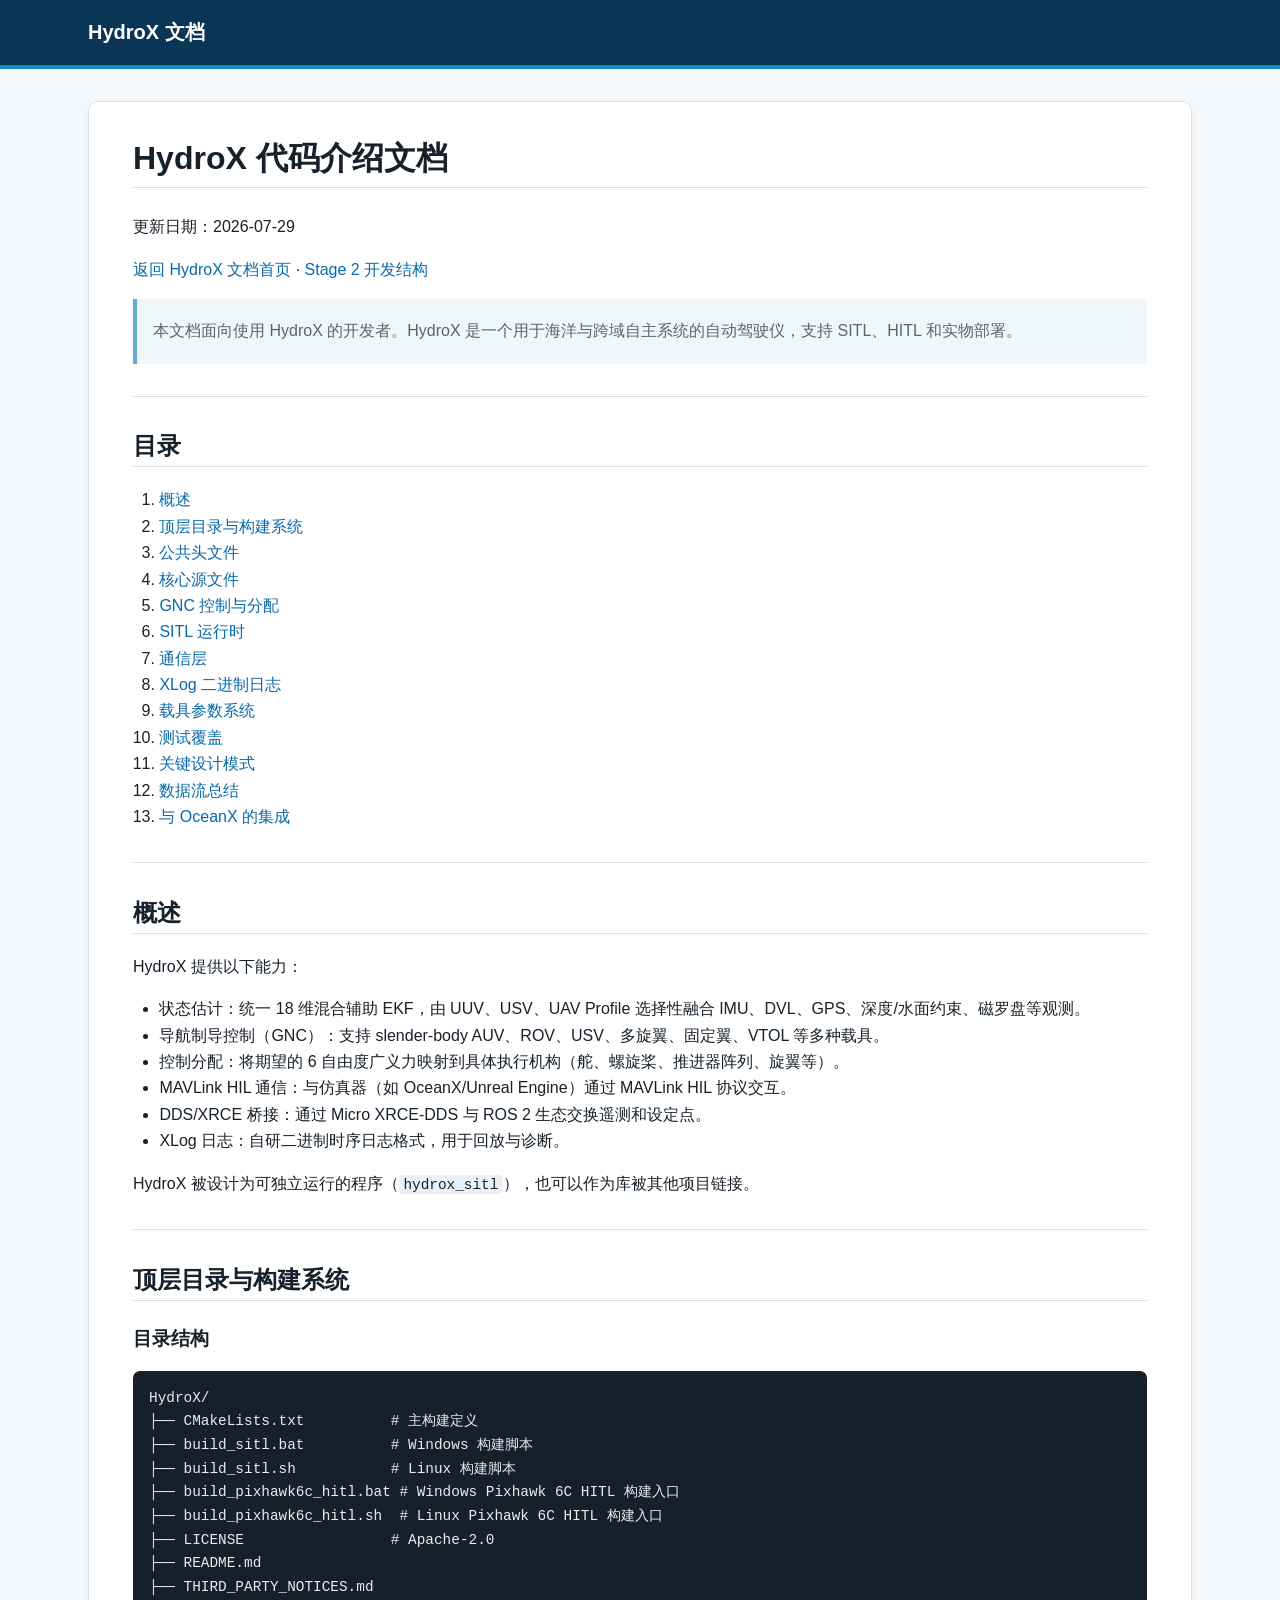
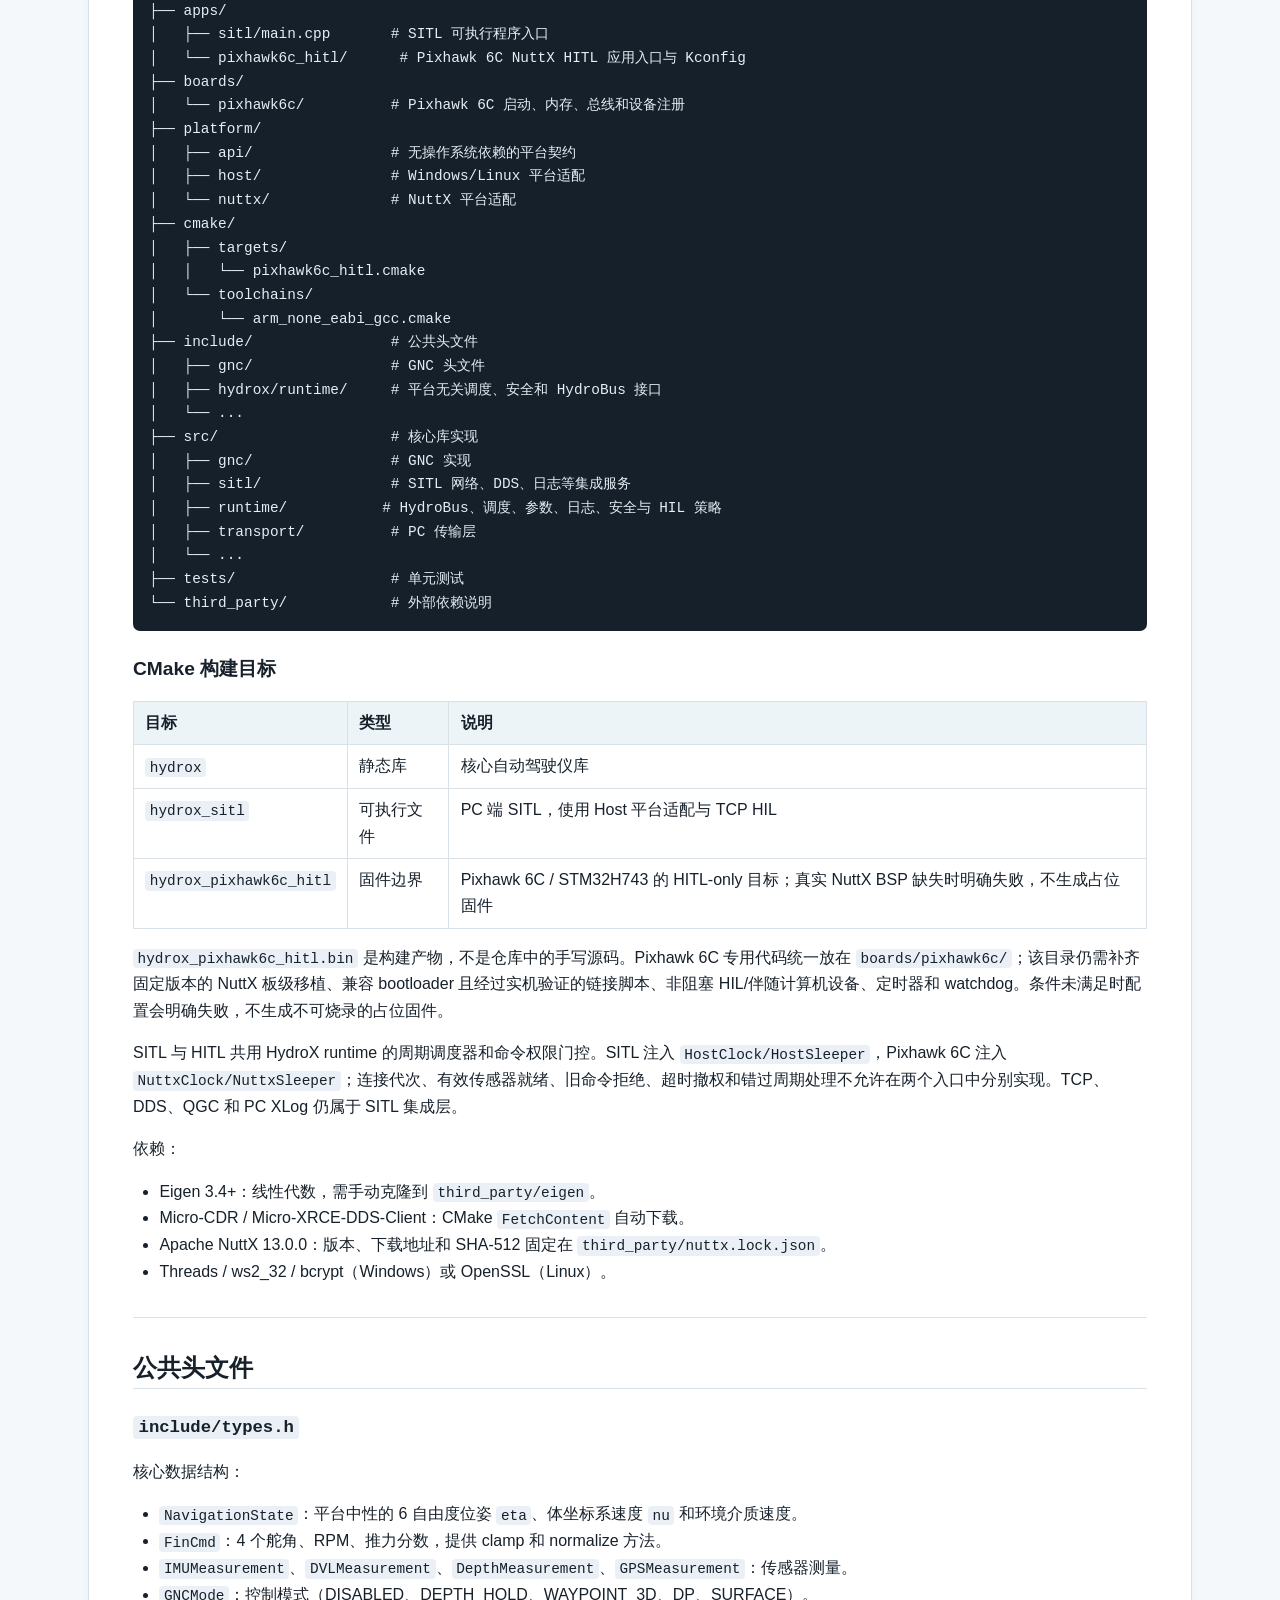
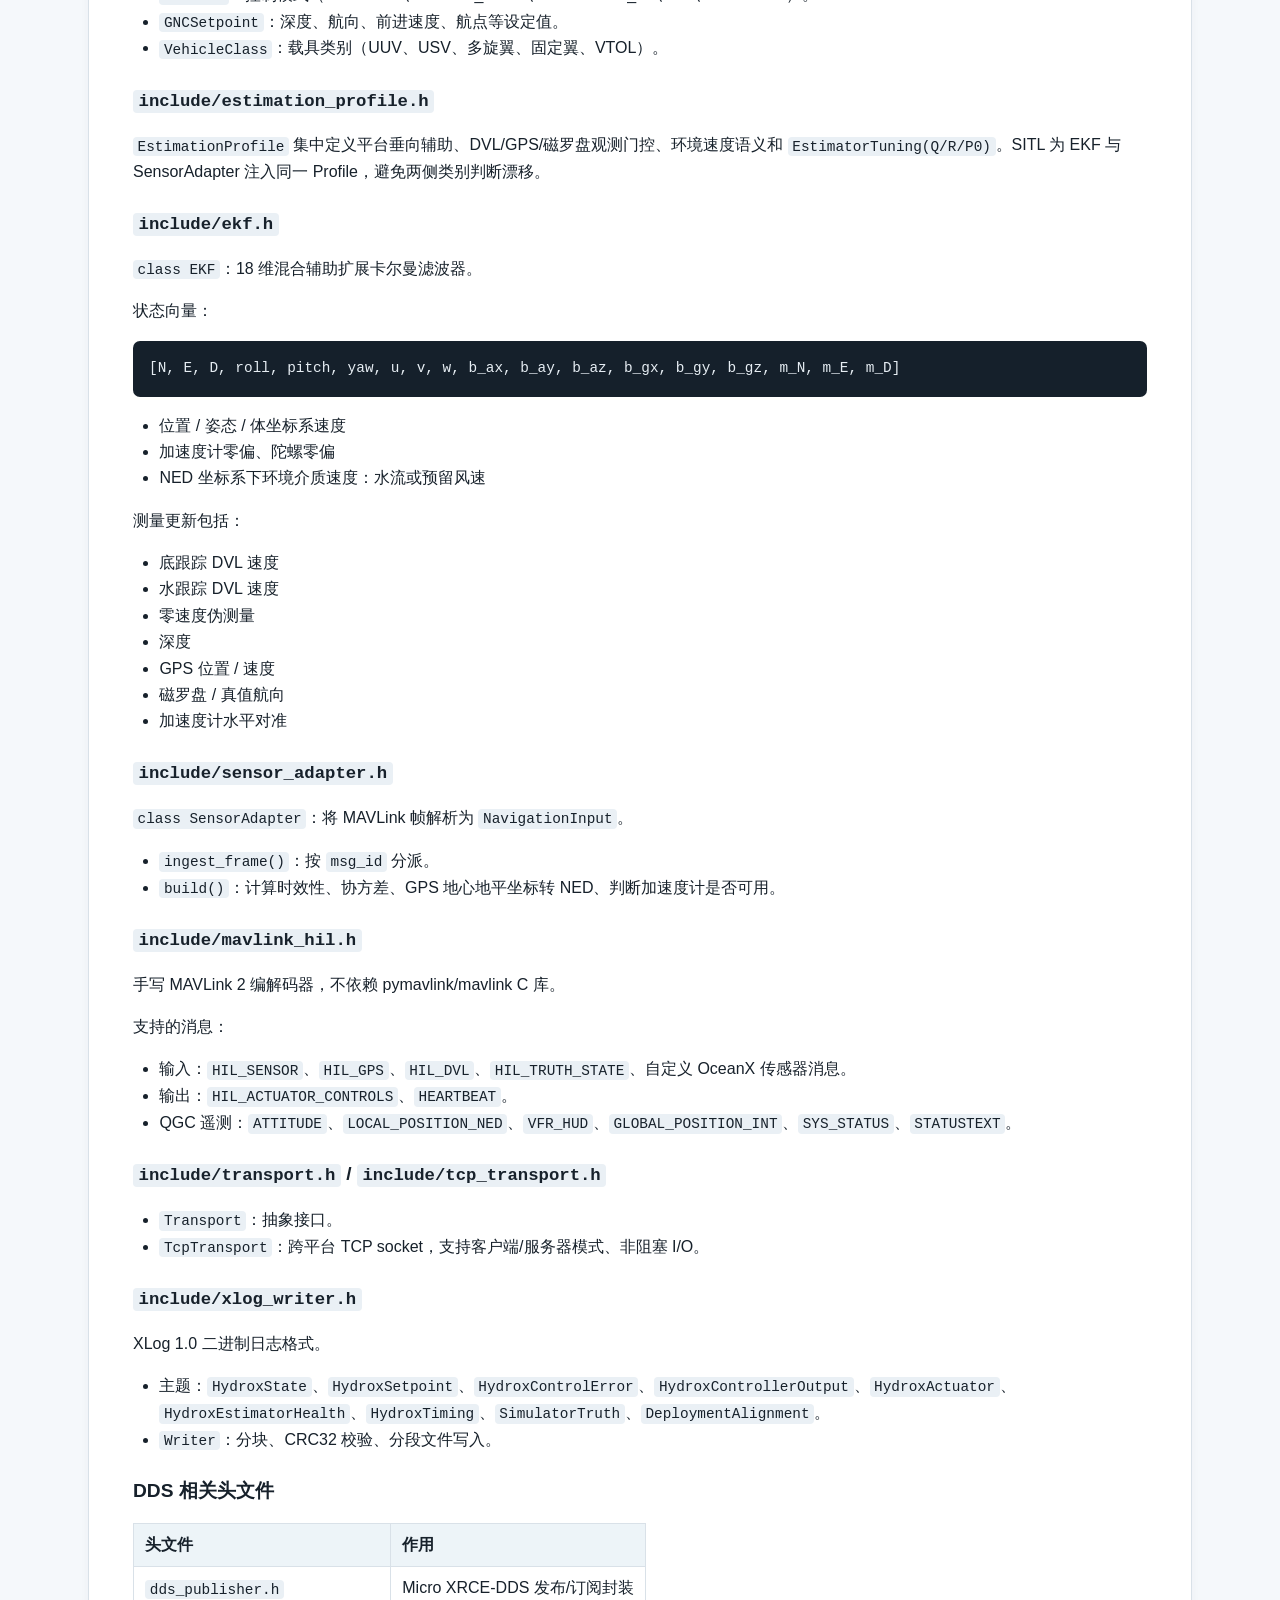
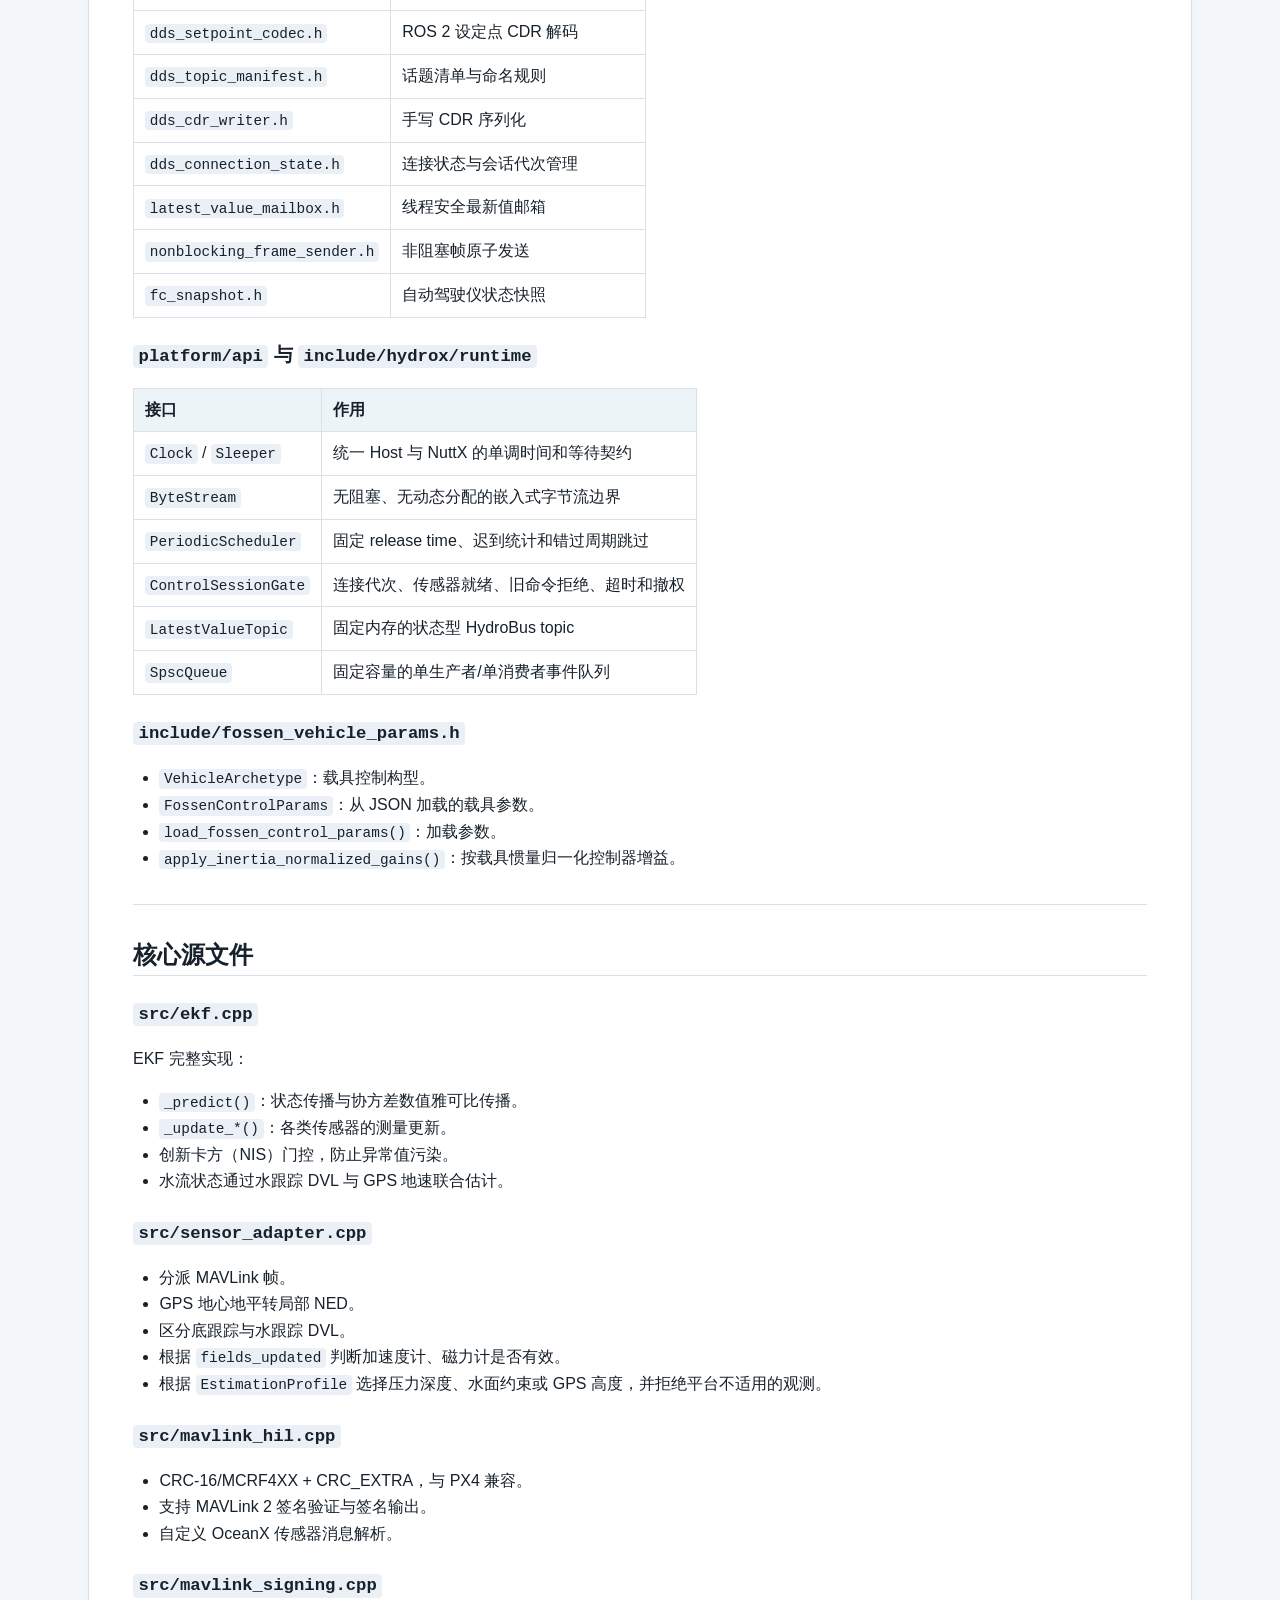
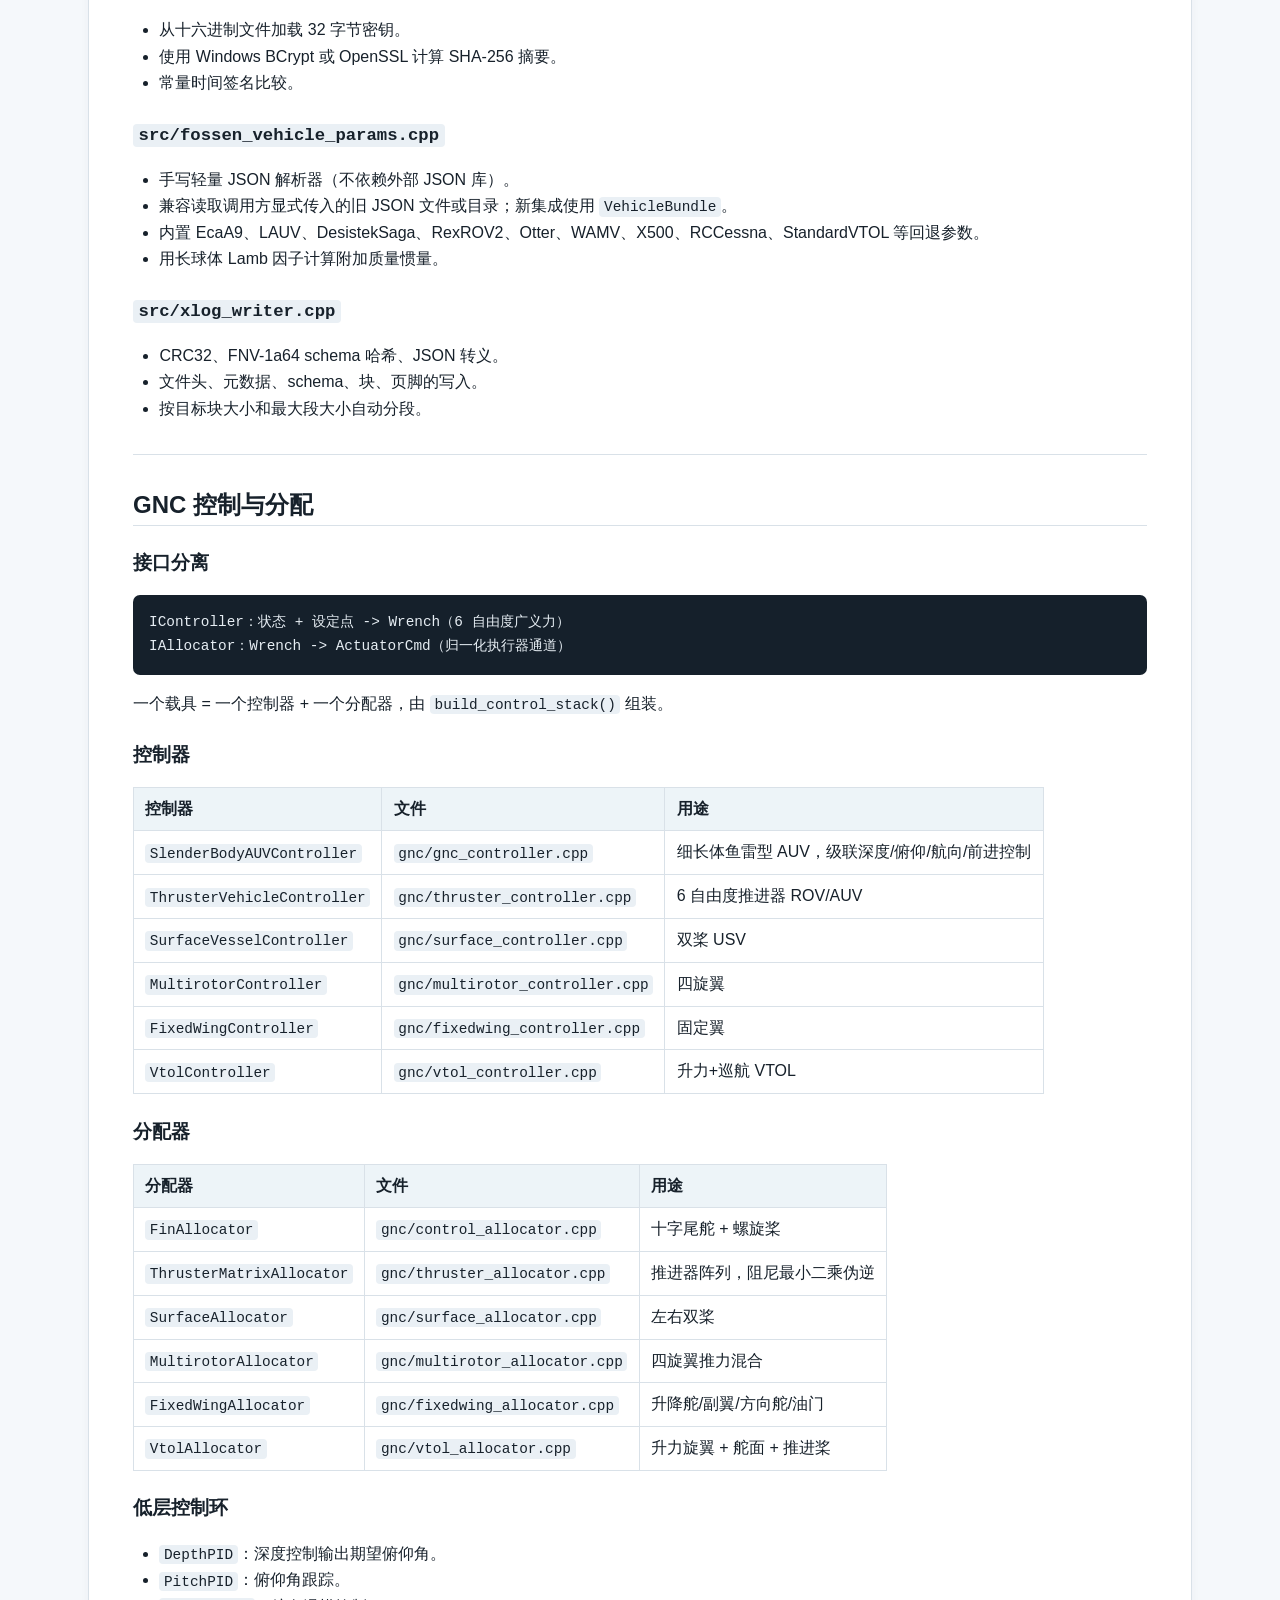
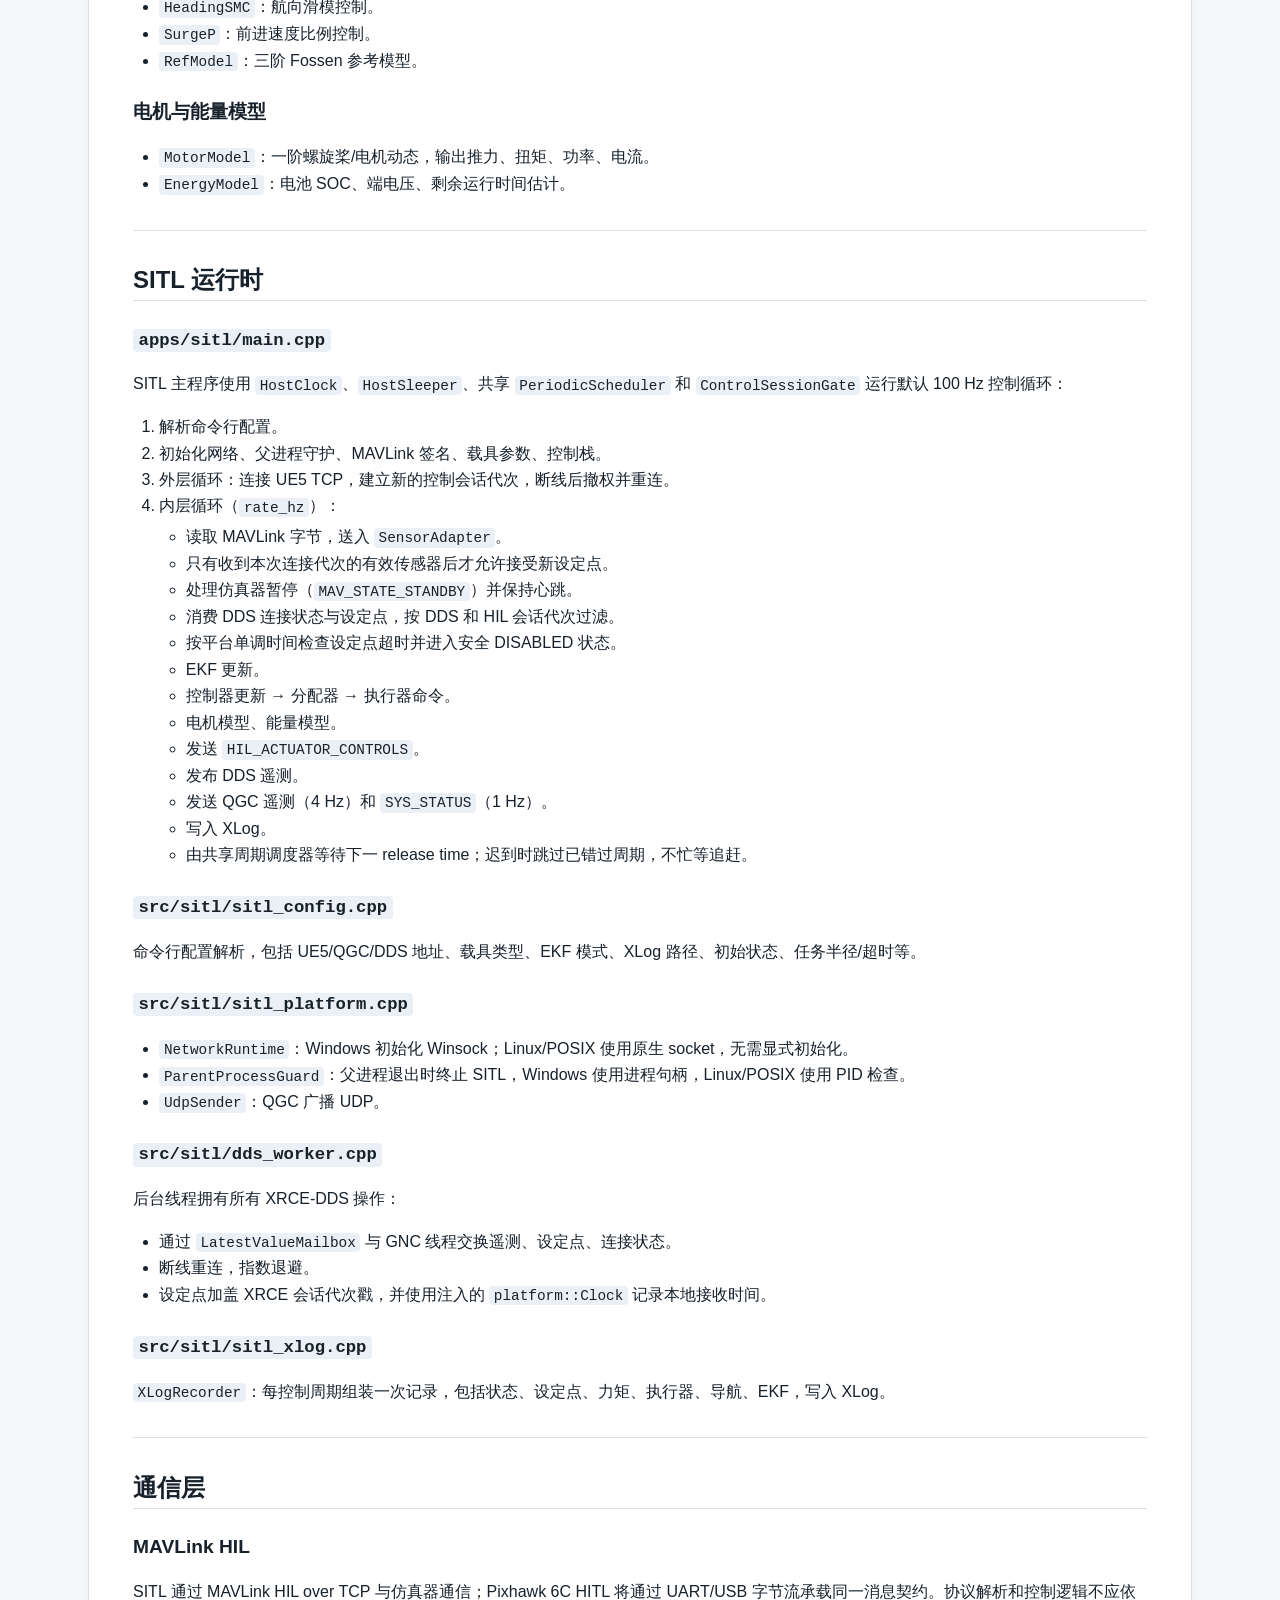
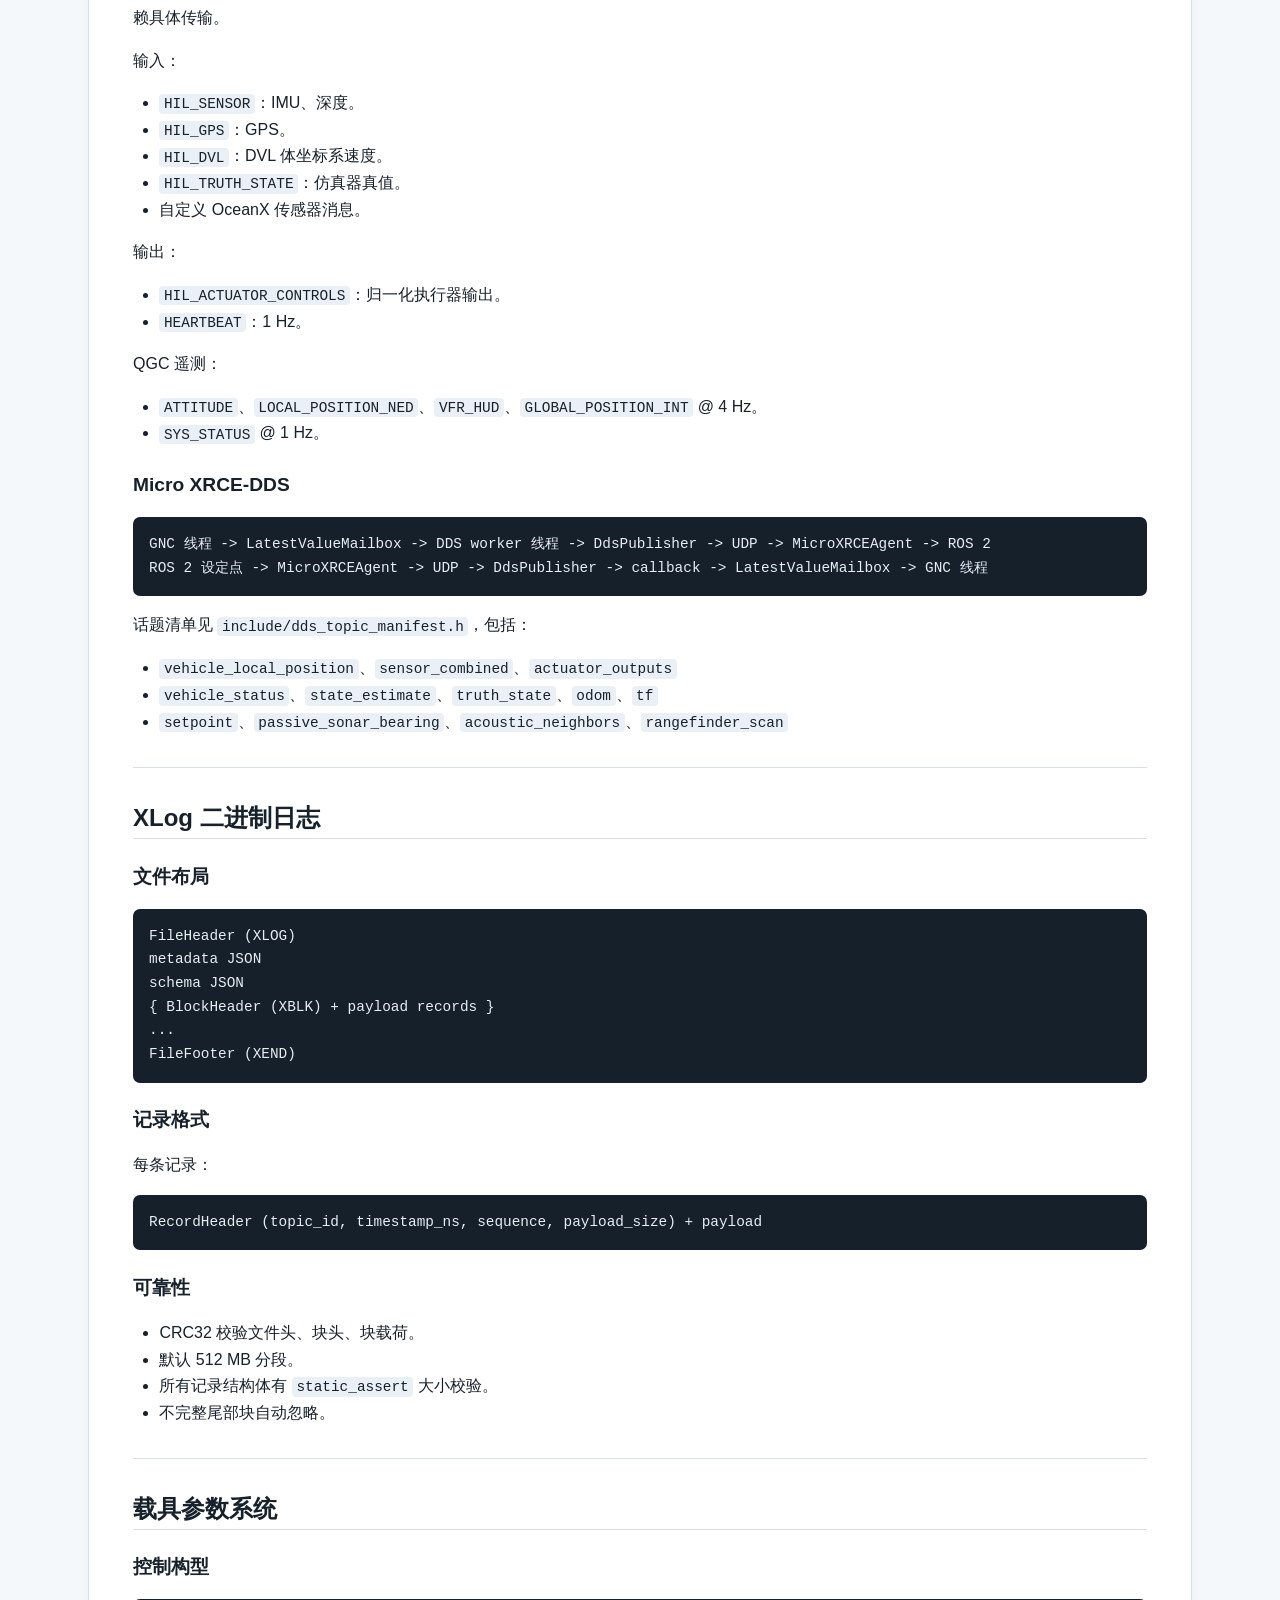
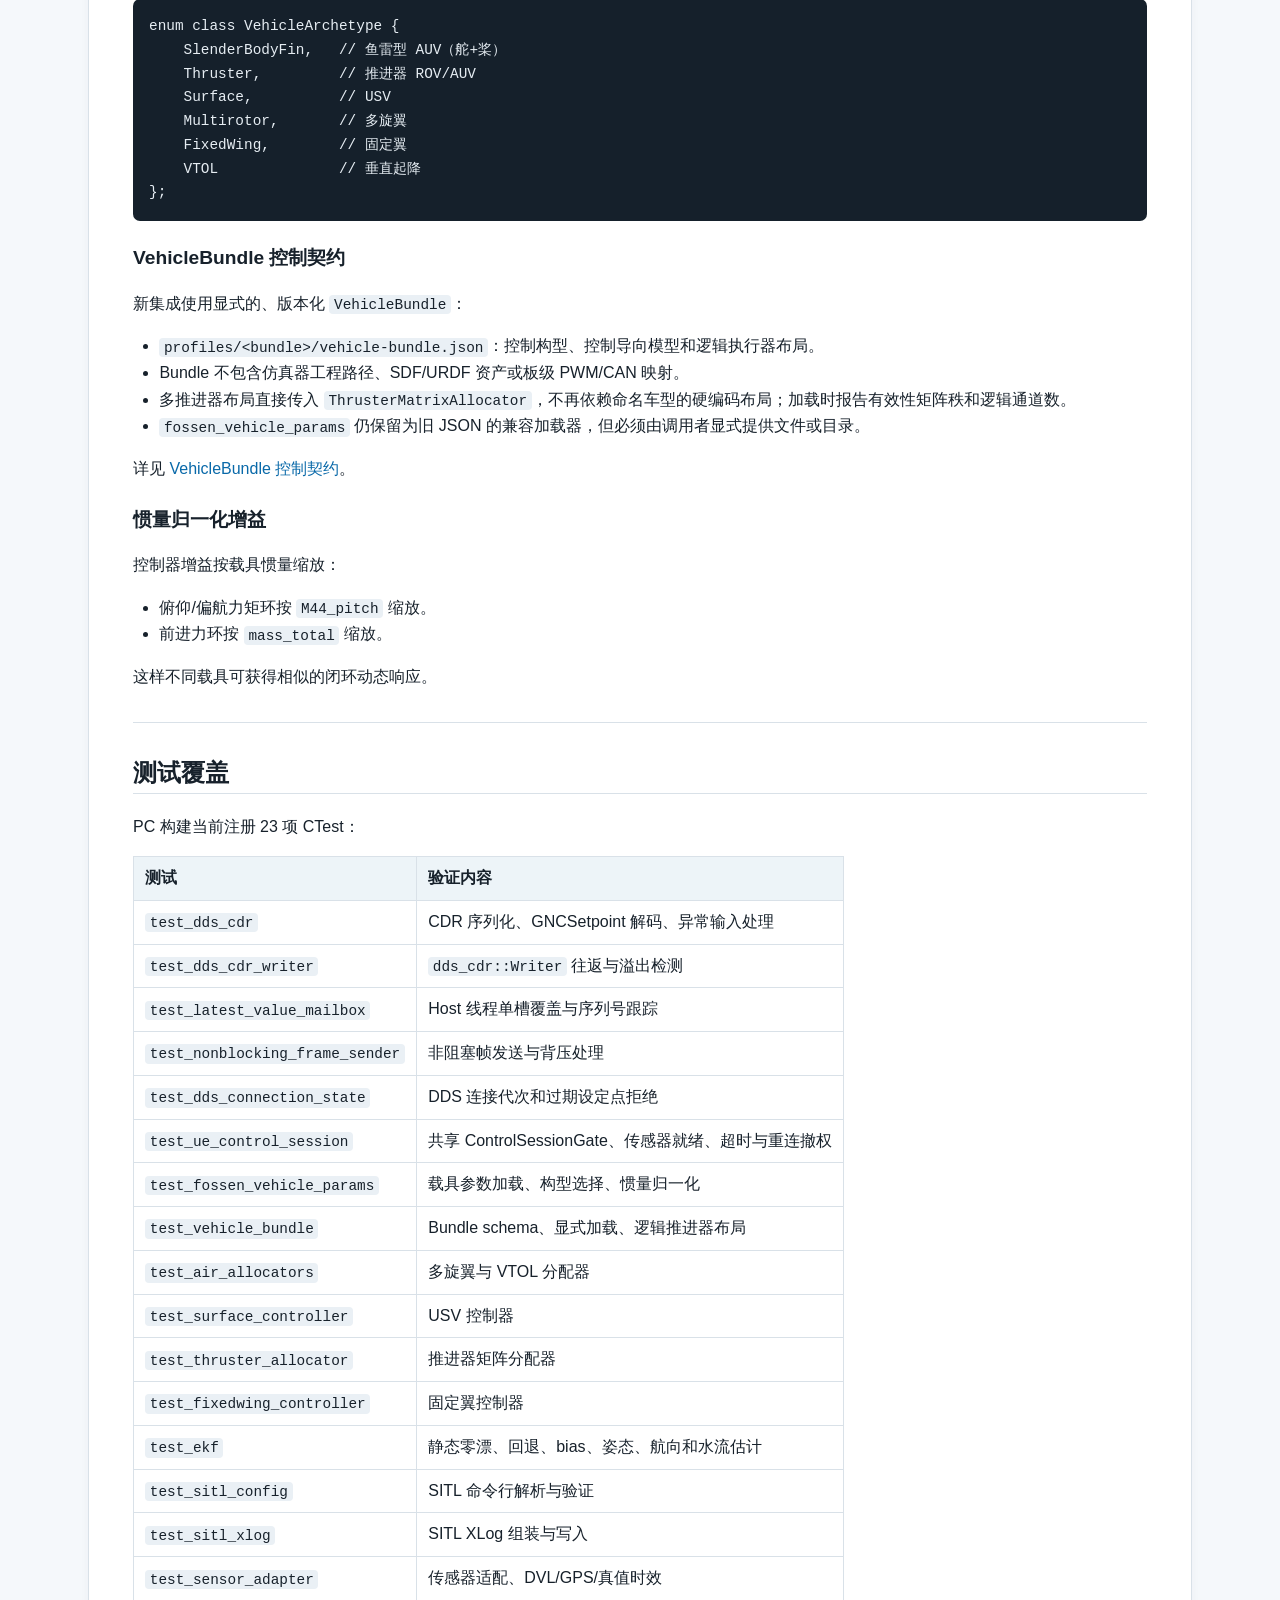
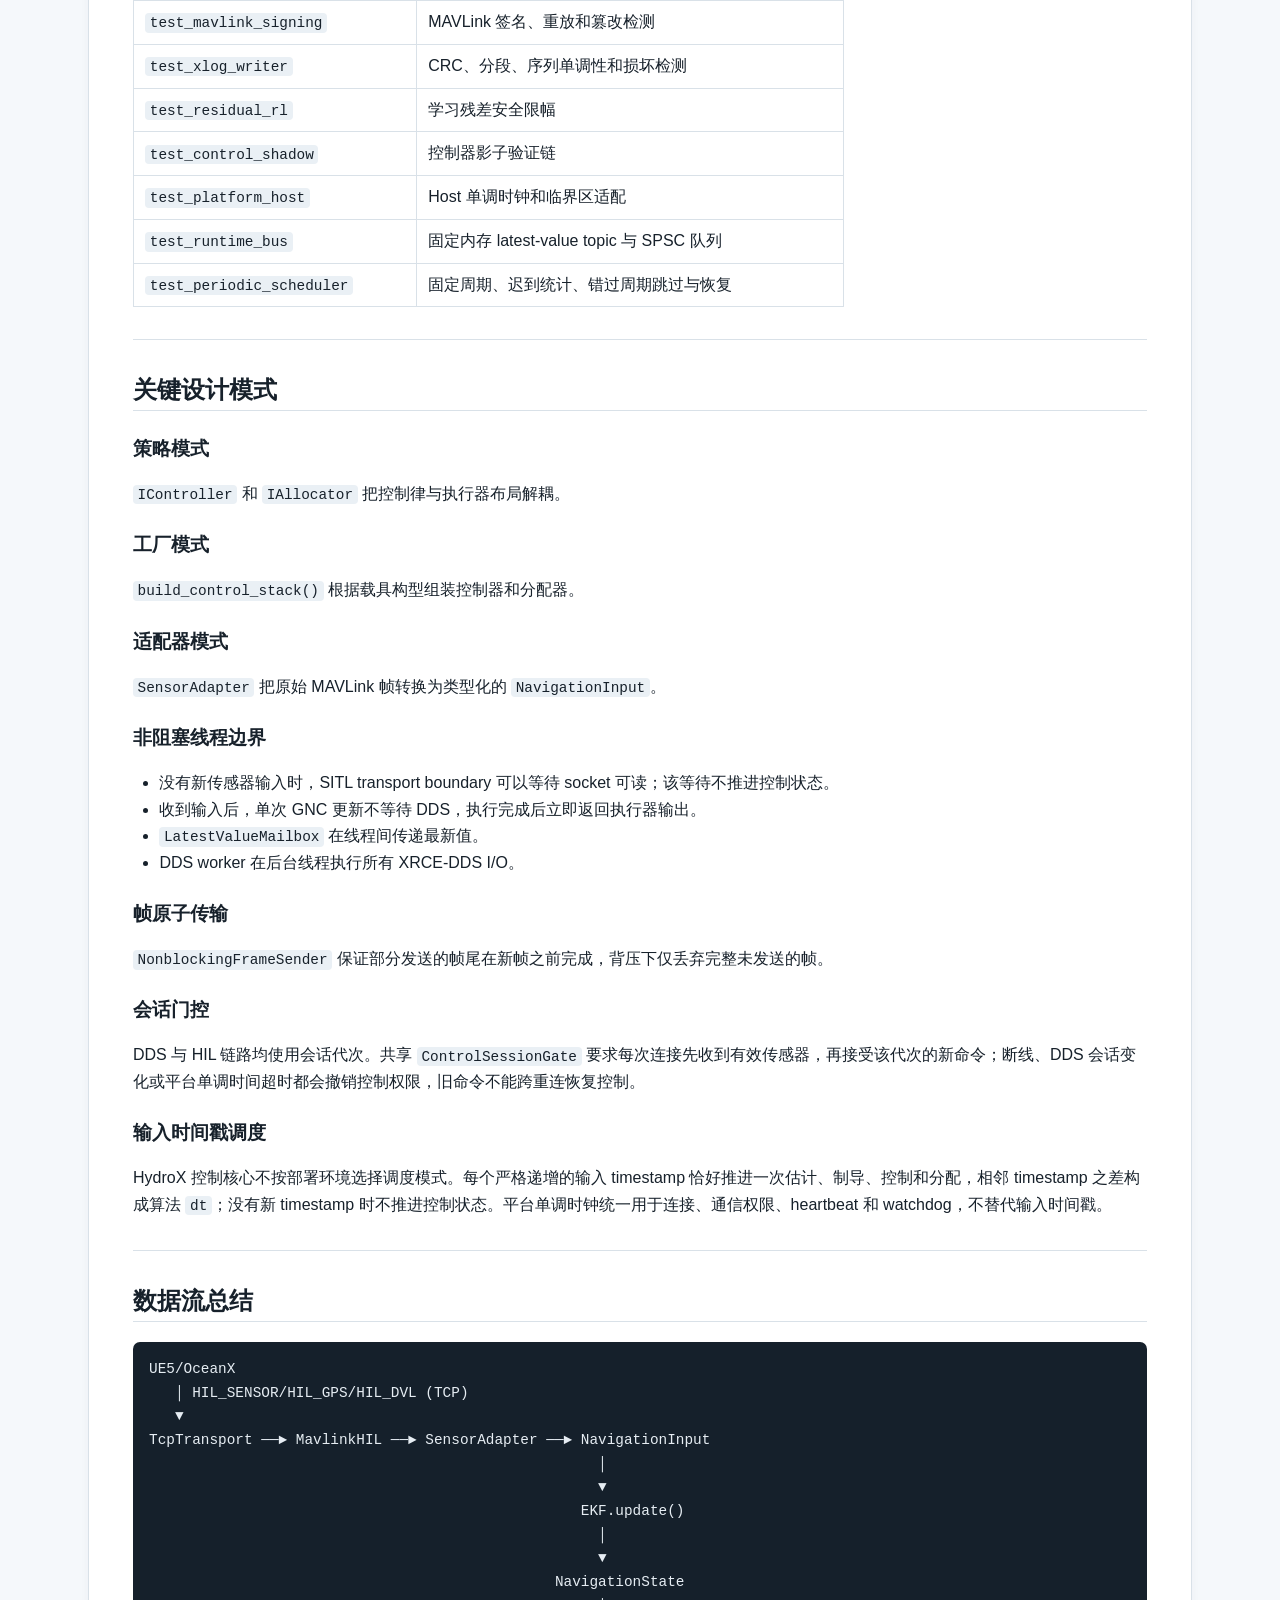
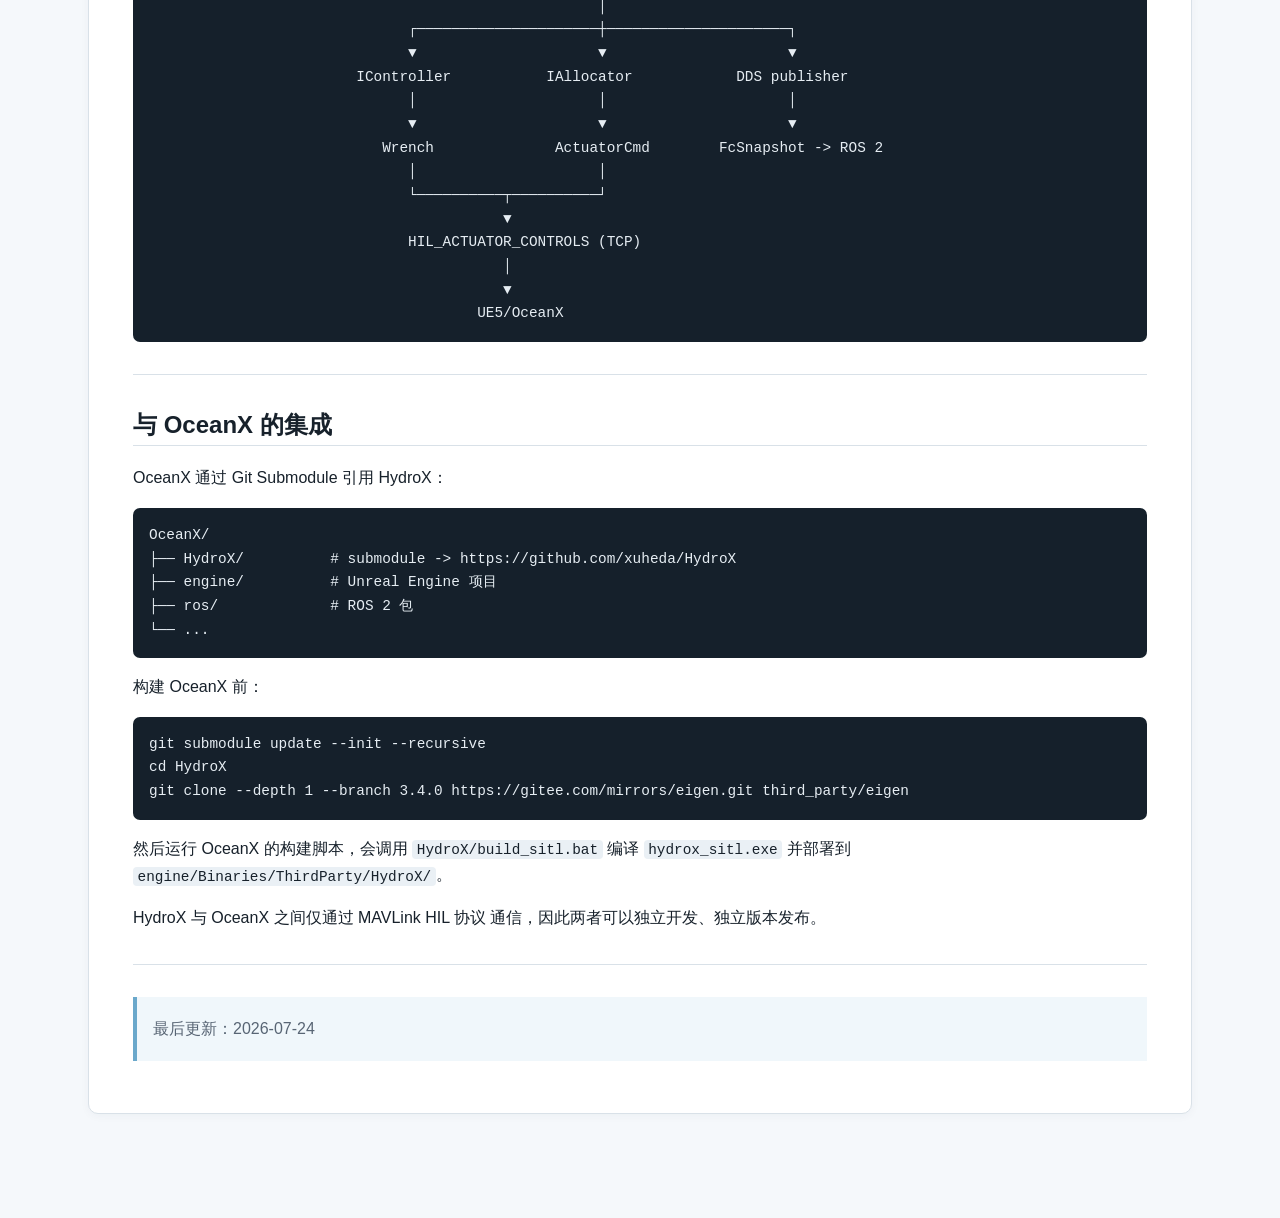
==== docs/codebase_overview.html @ 782c6edd "feat: expand HydroX runtime and platform support" ====
<!doctype html>
<html lang="zh-CN">
<head>
  <meta charset="utf-8">
  <meta name="viewport" content="width=device-width, initial-scale=1">
  <title>HydroX 代码介绍文档 · HydroX 文档</title>
  <link rel="stylesheet" href="assets/style.css">
</head>
<body>
  <header class="site-header"><div class="site-header__inner"><a class="site-title" href="index.html">HydroX 文档</a></div></header>
  <main><article><h1 id="hydrox-代码介绍文档">HydroX 代码介绍文档</h1>
<p>更新日期：2026-07-29</p>
<p><a href="index.html">返回 HydroX 文档首页</a> · <a href="development_structure.html">Stage 2 开发结构</a></p>
<blockquote><p>本文档面向使用 HydroX 的开发者。HydroX 是一个用于海洋与跨域自主系统的自动驾驶仪，支持 SITL、HITL 和实物部署。</p></blockquote>
<hr>
<h2 id="目录">目录</h2>
<ol><li><a href="#概述">概述</a></li><li><a href="#顶层目录与构建系统">顶层目录与构建系统</a></li><li><a href="#公共头文件">公共头文件</a></li><li><a href="#核心源文件">核心源文件</a></li><li><a href="#gnc-控制与分配">GNC 控制与分配</a></li><li><a href="#sitl-运行时">SITL 运行时</a></li><li><a href="#通信层">通信层</a></li><li><a href="#xlog-二进制日志">XLog 二进制日志</a></li><li><a href="#载具参数系统">载具参数系统</a></li><li><a href="#测试覆盖">测试覆盖</a></li><li><a href="#关键设计模式">关键设计模式</a></li><li><a href="#数据流总结">数据流总结</a></li><li><a href="#与-oceanx-的集成">与 OceanX 的集成</a></li></ol>
<hr>
<h2 id="概述">概述</h2>
<p>HydroX 提供以下能力：</p>
<ul><li>状态估计：统一 18 维混合辅助 EKF，由 UUV、USV、UAV Profile 选择性融合 IMU、DVL、GPS、深度/水面约束、磁罗盘等观测。</li><li>导航制导控制（GNC）：支持 slender-body AUV、ROV、USV、多旋翼、固定翼、VTOL 等多种载具。</li><li>控制分配：将期望的 6 自由度广义力映射到具体执行机构（舵、螺旋桨、推进器阵列、旋翼等）。</li><li>MAVLink HIL 通信：与仿真器（如 OceanX/Unreal Engine）通过 MAVLink HIL 协议交互。</li><li>DDS/XRCE 桥接：通过 Micro XRCE-DDS 与 ROS 2 生态交换遥测和设定点。</li><li>XLog 日志：自研二进制时序日志格式，用于回放与诊断。</li></ul>
<p>HydroX 被设计为可独立运行的程序（<code>hydrox_sitl</code>），也可以作为库被其他项目链接。</p>
<hr>
<h2 id="顶层目录与构建系统">顶层目录与构建系统</h2>
<h3 id="目录结构">目录结构</h3>
<pre><code class="language-text">HydroX/
├── CMakeLists.txt          # 主构建定义
├── build_sitl.bat          # Windows 构建脚本
├── build_sitl.sh           # Linux 构建脚本
├── build_pixhawk6c_hitl.bat # Windows Pixhawk 6C HITL 构建入口
├── build_pixhawk6c_hitl.sh  # Linux Pixhawk 6C HITL 构建入口
├── LICENSE                 # Apache-2.0
├── README.md
├── THIRD_PARTY_NOTICES.md
├── apps/
│   ├── sitl/main.cpp       # SITL 可执行程序入口
│   └── pixhawk6c_hitl/      # Pixhawk 6C NuttX HITL 应用入口与 Kconfig
├── boards/
│   └── pixhawk6c/          # Pixhawk 6C 启动、内存、总线和设备注册
├── platform/
│   ├── api/                # 无操作系统依赖的平台契约
│   ├── host/               # Windows/Linux 平台适配
│   └── nuttx/              # NuttX 平台适配
├── cmake/
│   ├── targets/
│   │   └── pixhawk6c_hitl.cmake
│   └── toolchains/
│       └── arm_none_eabi_gcc.cmake
├── include/                # 公共头文件
│   ├── gnc/                # GNC 头文件
│   ├── hydrox/runtime/     # 平台无关调度、安全和 HydroBus 接口
│   └── ...
├── src/                    # 核心库实现
│   ├── gnc/                # GNC 实现
│   ├── sitl/               # SITL 网络、DDS、日志等集成服务
│   ├── runtime/           # HydroBus、调度、参数、日志、安全与 HIL 策略
│   ├── transport/          # PC 传输层
│   └── ...
├── tests/                  # 单元测试
└── third_party/            # 外部依赖说明</code></pre>
<h3 id="cmake-构建目标">CMake 构建目标</h3>
<table><thead><tr><th>目标</th><th>类型</th><th>说明</th></tr></thead><tbody><tr><td><code>hydrox</code></td><td>静态库</td><td>核心自动驾驶仪库</td></tr><tr><td><code>hydrox_sitl</code></td><td>可执行文件</td><td>PC 端 SITL，使用 Host 平台适配与 TCP HIL</td></tr><tr><td><code>hydrox_pixhawk6c_hitl</code></td><td>固件边界</td><td>Pixhawk 6C / STM32H743 的 HITL-only 目标；真实 NuttX BSP 缺失时明确失败，不生成占位固件</td></tr></tbody></table>
<p><code>hydrox_pixhawk6c_hitl.bin</code> 是构建产物，不是仓库中的手写源码。Pixhawk 6C 专用代码统一放在 <code>boards/pixhawk6c/</code>；该目录仍需补齐固定版本的 NuttX 板级移植、兼容 bootloader 且经过实机验证的链接脚本、非阻塞 HIL/伴随计算机设备、定时器和 watchdog。条件未满足时配置会明确失败，不生成不可烧录的占位固件。</p>
<p>SITL 与 HITL 共用 HydroX runtime 的周期调度器和命令权限门控。SITL 注入 <code>HostClock/HostSleeper</code>，Pixhawk 6C 注入 <code>NuttxClock/NuttxSleeper</code>；连接代次、有效传感器就绪、旧命令拒绝、超时撤权和错过周期处理不允许在两个入口中分别实现。TCP、DDS、QGC 和 PC XLog 仍属于 SITL 集成层。</p>
<p>依赖：</p>
<ul><li>Eigen 3.4+：线性代数，需手动克隆到 <code>third_party/eigen</code>。</li><li>Micro-CDR / Micro-XRCE-DDS-Client：CMake <code>FetchContent</code> 自动下载。</li><li>Apache NuttX 13.0.0：版本、下载地址和 SHA-512 固定在 <code>third_party/nuttx.lock.json</code>。</li><li>Threads / ws2_32 / bcrypt（Windows）或 OpenSSL（Linux）。</li></ul>
<hr>
<h2 id="公共头文件">公共头文件</h2>
<h3 id="include-types-h"><code>include/types.h</code></h3>
<p>核心数据结构：</p>
<ul><li><code>NavigationState</code>：平台中性的 6 自由度位姿 <code>eta</code>、体坐标系速度 <code>nu</code> 和环境介质速度。</li><li><code>FinCmd</code>：4 个舵角、RPM、推力分数，提供 clamp 和 normalize 方法。</li><li><code>IMUMeasurement</code>、<code>DVLMeasurement</code>、<code>DepthMeasurement</code>、<code>GPSMeasurement</code>：传感器测量。</li><li><code>GNCMode</code>：控制模式（DISABLED、DEPTH_HOLD、WAYPOINT_3D、DP、SURFACE）。</li><li><code>GNCSetpoint</code>：深度、航向、前进速度、航点等设定值。</li><li><code>VehicleClass</code>：载具类别（UUV、USV、多旋翼、固定翼、VTOL）。</li></ul>
<h3 id="include-estimation-profile-h"><code>include/estimation_profile.h</code></h3>
<p><code>EstimationProfile</code> 集中定义平台垂向辅助、DVL/GPS/磁罗盘观测门控、环境速度语义和 <code>EstimatorTuning(Q/R/P0)</code>。SITL 为 EKF 与 SensorAdapter 注入同一 Profile，避免两侧类别判断漂移。</p>
<h3 id="include-ekf-h"><code>include/ekf.h</code></h3>
<p><code>class EKF</code>：18 维混合辅助扩展卡尔曼滤波器。</p>
<p>状态向量：</p>
<pre><code class="language-text">[N, E, D, roll, pitch, yaw, u, v, w, b_ax, b_ay, b_az, b_gx, b_gy, b_gz, m_N, m_E, m_D]</code></pre>
<ul><li>位置 / 姿态 / 体坐标系速度</li><li>加速度计零偏、陀螺零偏</li><li>NED 坐标系下环境介质速度：水流或预留风速</li></ul>
<p>测量更新包括：</p>
<ul><li>底跟踪 DVL 速度</li><li>水跟踪 DVL 速度</li><li>零速度伪测量</li><li>深度</li><li>GPS 位置 / 速度</li><li>磁罗盘 / 真值航向</li><li>加速度计水平对准</li></ul>
<h3 id="include-sensor_adapter-h"><code>include/sensor_adapter.h</code></h3>
<p><code>class SensorAdapter</code>：将 MAVLink 帧解析为 <code>NavigationInput</code>。</p>
<ul><li><code>ingest_frame()</code>：按 <code>msg_id</code> 分派。</li><li><code>build()</code>：计算时效性、协方差、GPS 地心地平坐标转 NED、判断加速度计是否可用。</li></ul>
<h3 id="include-mavlink_hil-h"><code>include/mavlink_hil.h</code></h3>
<p>手写 MAVLink 2 编解码器，不依赖 pymavlink/mavlink C 库。</p>
<p>支持的消息：</p>
<ul><li>输入：<code>HIL_SENSOR</code>、<code>HIL_GPS</code>、<code>HIL_DVL</code>、<code>HIL_TRUTH_STATE</code>、自定义 OceanX 传感器消息。</li><li>输出：<code>HIL_ACTUATOR_CONTROLS</code>、<code>HEARTBEAT</code>。</li><li>QGC 遥测：<code>ATTITUDE</code>、<code>LOCAL_POSITION_NED</code>、<code>VFR_HUD</code>、<code>GLOBAL_POSITION_INT</code>、<code>SYS_STATUS</code>、<code>STATUSTEXT</code>。</li></ul>
<h3 id="include-transport-h-include-tcp_transport-h"><code>include/transport.h</code> / <code>include/tcp_transport.h</code></h3>
<ul><li><code>Transport</code>：抽象接口。</li><li><code>TcpTransport</code>：跨平台 TCP socket，支持客户端/服务器模式、非阻塞 I/O。</li></ul>
<h3 id="include-xlog_writer-h"><code>include/xlog_writer.h</code></h3>
<p>XLog 1.0 二进制日志格式。</p>
<ul><li>主题：<code>HydroxState</code>、<code>HydroxSetpoint</code>、<code>HydroxControlError</code>、<code>HydroxControllerOutput</code>、<code>HydroxActuator</code>、<code>HydroxEstimatorHealth</code>、<code>HydroxTiming</code>、<code>SimulatorTruth</code>、<code>DeploymentAlignment</code>。</li><li><code>Writer</code>：分块、CRC32 校验、分段文件写入。</li></ul>
<h3 id="dds-相关头文件">DDS 相关头文件</h3>
<table><thead><tr><th>头文件</th><th>作用</th></tr></thead><tbody><tr><td><code>dds_publisher.h</code></td><td>Micro XRCE-DDS 发布/订阅封装</td></tr><tr><td><code>dds_setpoint_codec.h</code></td><td>ROS 2 设定点 CDR 解码</td></tr><tr><td><code>dds_topic_manifest.h</code></td><td>话题清单与命名规则</td></tr><tr><td><code>dds_cdr_writer.h</code></td><td>手写 CDR 序列化</td></tr><tr><td><code>dds_connection_state.h</code></td><td>连接状态与会话代次管理</td></tr><tr><td><code>latest_value_mailbox.h</code></td><td>线程安全最新值邮箱</td></tr><tr><td><code>nonblocking_frame_sender.h</code></td><td>非阻塞帧原子发送</td></tr><tr><td><code>fc_snapshot.h</code></td><td>自动驾驶仪状态快照</td></tr></tbody></table>
<h3 id="platform-api-与-hydrox-runtime"><code>platform/api</code> 与 <code>include/hydrox/runtime</code></h3>
<table><thead><tr><th>接口</th><th>作用</th></tr></thead><tbody><tr><td><code>Clock</code> / <code>Sleeper</code></td><td>统一 Host 与 NuttX 的单调时间和等待契约</td></tr><tr><td><code>ByteStream</code></td><td>无阻塞、无动态分配的嵌入式字节流边界</td></tr><tr><td><code>PeriodicScheduler</code></td><td>固定 release time、迟到统计和错过周期跳过</td></tr><tr><td><code>ControlSessionGate</code></td><td>连接代次、传感器就绪、旧命令拒绝、超时和撤权</td></tr><tr><td><code>LatestValueTopic</code></td><td>固定内存的状态型 HydroBus topic</td></tr><tr><td><code>SpscQueue</code></td><td>固定容量的单生产者/单消费者事件队列</td></tr></tbody></table>
<h3 id="include-fossen_vehicle_params-h"><code>include/fossen_vehicle_params.h</code></h3>
<ul><li><code>VehicleArchetype</code>：载具控制构型。</li><li><code>FossenControlParams</code>：从 JSON 加载的载具参数。</li><li><code>load_fossen_control_params()</code>：加载参数。</li><li><code>apply_inertia_normalized_gains()</code>：按载具惯量归一化控制器增益。</li></ul>
<hr>
<h2 id="核心源文件">核心源文件</h2>
<h3 id="src-ekf-cpp"><code>src/ekf.cpp</code></h3>
<p>EKF 完整实现：</p>
<ul><li><code>_predict()</code>：状态传播与协方差数值雅可比传播。</li><li><code>_update_*()</code>：各类传感器的测量更新。</li><li>创新卡方（NIS）门控，防止异常值污染。</li><li>水流状态通过水跟踪 DVL 与 GPS 地速联合估计。</li></ul>
<h3 id="src-sensor_adapter-cpp"><code>src/sensor_adapter.cpp</code></h3>
<ul><li>分派 MAVLink 帧。</li><li>GPS 地心地平转局部 NED。</li><li>区分底跟踪与水跟踪 DVL。</li><li>根据 <code>fields_updated</code> 判断加速度计、磁力计是否有效。</li><li>根据 <code>EstimationProfile</code> 选择压力深度、水面约束或 GPS 高度，并拒绝平台不适用的观测。</li></ul>
<h3 id="src-mavlink_hil-cpp"><code>src/mavlink_hil.cpp</code></h3>
<ul><li>CRC-16/MCRF4XX + CRC_EXTRA，与 PX4 兼容。</li><li>支持 MAVLink 2 签名验证与签名输出。</li><li>自定义 OceanX 传感器消息解析。</li></ul>
<h3 id="src-mavlink_signing-cpp"><code>src/mavlink_signing.cpp</code></h3>
<ul><li>从十六进制文件加载 32 字节密钥。</li><li>使用 Windows BCrypt 或 OpenSSL 计算 SHA-256 摘要。</li><li>常量时间签名比较。</li></ul>
<h3 id="src-fossen_vehicle_params-cpp"><code>src/fossen_vehicle_params.cpp</code></h3>
<ul><li>手写轻量 JSON 解析器（不依赖外部 JSON 库）。</li><li>兼容读取调用方显式传入的旧 JSON 文件或目录；新集成使用 <code>VehicleBundle</code>。</li><li>内置 EcaA9、LAUV、DesistekSaga、RexROV2、Otter、WAMV、X500、RCCessna、StandardVTOL 等回退参数。</li><li>用长球体 Lamb 因子计算附加质量惯量。</li></ul>
<h3 id="src-xlog_writer-cpp"><code>src/xlog_writer.cpp</code></h3>
<ul><li>CRC32、FNV-1a64 schema 哈希、JSON 转义。</li><li>文件头、元数据、schema、块、页脚的写入。</li><li>按目标块大小和最大段大小自动分段。</li></ul>
<hr>
<h2 id="gnc-控制与分配">GNC 控制与分配</h2>
<h3 id="接口分离">接口分离</h3>
<pre><code class="language-text">IController：状态 + 设定点 -&gt; Wrench（6 自由度广义力）
IAllocator：Wrench -&gt; ActuatorCmd（归一化执行器通道）</code></pre>
<p>一个载具 = 一个控制器 + 一个分配器，由 <code>build_control_stack()</code> 组装。</p>
<h3 id="控制器">控制器</h3>
<table><thead><tr><th>控制器</th><th>文件</th><th>用途</th></tr></thead><tbody><tr><td><code>SlenderBodyAUVController</code></td><td><code>gnc/gnc_controller.cpp</code></td><td>细长体鱼雷型 AUV，级联深度/俯仰/航向/前进控制</td></tr><tr><td><code>ThrusterVehicleController</code></td><td><code>gnc/thruster_controller.cpp</code></td><td>6 自由度推进器 ROV/AUV</td></tr><tr><td><code>SurfaceVesselController</code></td><td><code>gnc/surface_controller.cpp</code></td><td>双桨 USV</td></tr><tr><td><code>MultirotorController</code></td><td><code>gnc/multirotor_controller.cpp</code></td><td>四旋翼</td></tr><tr><td><code>FixedWingController</code></td><td><code>gnc/fixedwing_controller.cpp</code></td><td>固定翼</td></tr><tr><td><code>VtolController</code></td><td><code>gnc/vtol_controller.cpp</code></td><td>升力+巡航 VTOL</td></tr></tbody></table>
<h3 id="分配器">分配器</h3>
<table><thead><tr><th>分配器</th><th>文件</th><th>用途</th></tr></thead><tbody><tr><td><code>FinAllocator</code></td><td><code>gnc/control_allocator.cpp</code></td><td>十字尾舵 + 螺旋桨</td></tr><tr><td><code>ThrusterMatrixAllocator</code></td><td><code>gnc/thruster_allocator.cpp</code></td><td>推进器阵列，阻尼最小二乘伪逆</td></tr><tr><td><code>SurfaceAllocator</code></td><td><code>gnc/surface_allocator.cpp</code></td><td>左右双桨</td></tr><tr><td><code>MultirotorAllocator</code></td><td><code>gnc/multirotor_allocator.cpp</code></td><td>四旋翼推力混合</td></tr><tr><td><code>FixedWingAllocator</code></td><td><code>gnc/fixedwing_allocator.cpp</code></td><td>升降舵/副翼/方向舵/油门</td></tr><tr><td><code>VtolAllocator</code></td><td><code>gnc/vtol_allocator.cpp</code></td><td>升力旋翼 + 舵面 + 推进桨</td></tr></tbody></table>
<h3 id="低层控制环">低层控制环</h3>
<ul><li><code>DepthPID</code>：深度控制输出期望俯仰角。</li><li><code>PitchPID</code>：俯仰角跟踪。</li><li><code>HeadingSMC</code>：航向滑模控制。</li><li><code>SurgeP</code>：前进速度比例控制。</li><li><code>RefModel</code>：三阶 Fossen 参考模型。</li></ul>
<h3 id="电机与能量模型">电机与能量模型</h3>
<ul><li><code>MotorModel</code>：一阶螺旋桨/电机动态，输出推力、扭矩、功率、电流。</li><li><code>EnergyModel</code>：电池 SOC、端电压、剩余运行时间估计。</li></ul>
<hr>
<h2 id="sitl-运行时">SITL 运行时</h2>
<h3 id="apps-sitl-main-cpp"><code>apps/sitl/main.cpp</code></h3>
<p>SITL 主程序使用 <code>HostClock</code>、<code>HostSleeper</code>、共享 <code>PeriodicScheduler</code> 和 <code>ControlSessionGate</code> 运行默认 100 Hz 控制循环：</p>
<ol><li>解析命令行配置。</li><li>初始化网络、父进程守护、MAVLink 签名、载具参数、控制栈。</li><li>外层循环：连接 UE5 TCP，建立新的控制会话代次，断线后撤权并重连。</li><li>内层循环（<code>rate_hz</code>）：<ul><li>读取 MAVLink 字节，送入 <code>SensorAdapter</code>。</li><li>只有收到本次连接代次的有效传感器后才允许接受新设定点。</li><li>处理仿真器暂停（<code>MAV_STATE_STANDBY</code>）并保持心跳。</li><li>消费 DDS 连接状态与设定点，按 DDS 和 HIL 会话代次过滤。</li><li>按平台单调时间检查设定点超时并进入安全 DISABLED 状态。</li><li>EKF 更新。</li><li>控制器更新 → 分配器 → 执行器命令。</li><li>电机模型、能量模型。</li><li>发送 <code>HIL_ACTUATOR_CONTROLS</code>。</li><li>发布 DDS 遥测。</li><li>发送 QGC 遥测（4 Hz）和 <code>SYS_STATUS</code>（1 Hz）。</li><li>写入 XLog。</li><li>由共享周期调度器等待下一 release time；迟到时跳过已错过周期，不忙等追赶。</li></ul></li></ol>
<h3 id="src-sitl-sitl_config-cpp"><code>src/sitl/sitl_config.cpp</code></h3>
<p>命令行配置解析，包括 UE5/QGC/DDS 地址、载具类型、EKF 模式、XLog 路径、初始状态、任务半径/超时等。</p>
<h3 id="src-sitl-sitl_platform-cpp"><code>src/sitl/sitl_platform.cpp</code></h3>
<ul><li><code>NetworkRuntime</code>：Windows 初始化 Winsock；Linux/POSIX 使用原生 socket，无需显式初始化。</li><li><code>ParentProcessGuard</code>：父进程退出时终止 SITL，Windows 使用进程句柄，Linux/POSIX 使用 PID 检查。</li><li><code>UdpSender</code>：QGC 广播 UDP。</li></ul>
<h3 id="src-sitl-dds_worker-cpp"><code>src/sitl/dds_worker.cpp</code></h3>
<p>后台线程拥有所有 XRCE-DDS 操作：</p>
<ul><li>通过 <code>LatestValueMailbox</code> 与 GNC 线程交换遥测、设定点、连接状态。</li><li>断线重连，指数退避。</li><li>设定点加盖 XRCE 会话代次戳，并使用注入的 <code>platform::Clock</code> 记录本地接收时间。</li></ul>
<h3 id="src-sitl-sitl_xlog-cpp"><code>src/sitl/sitl_xlog.cpp</code></h3>
<p><code>XLogRecorder</code>：每控制周期组装一次记录，包括状态、设定点、力矩、执行器、导航、EKF，写入 XLog。</p>
<hr>
<h2 id="通信层">通信层</h2>
<h3 id="mavlink-hil">MAVLink HIL</h3>
<p>SITL 通过 MAVLink HIL over TCP 与仿真器通信；Pixhawk 6C HITL 将通过 UART/USB 字节流承载同一消息契约。协议解析和控制逻辑不应依赖具体传输。</p>
<p>输入：</p>
<ul><li><code>HIL_SENSOR</code>：IMU、深度。</li><li><code>HIL_GPS</code>：GPS。</li><li><code>HIL_DVL</code>：DVL 体坐标系速度。</li><li><code>HIL_TRUTH_STATE</code>：仿真器真值。</li><li>自定义 OceanX 传感器消息。</li></ul>
<p>输出：</p>
<ul><li><code>HIL_ACTUATOR_CONTROLS</code>：归一化执行器输出。</li><li><code>HEARTBEAT</code>：1 Hz。</li></ul>
<p>QGC 遥测：</p>
<ul><li><code>ATTITUDE</code>、<code>LOCAL_POSITION_NED</code>、<code>VFR_HUD</code>、<code>GLOBAL_POSITION_INT</code> @ 4 Hz。</li><li><code>SYS_STATUS</code> @ 1 Hz。</li></ul>
<h3 id="micro-xrce-dds">Micro XRCE-DDS</h3>
<pre><code class="language-text">GNC 线程 -&gt; LatestValueMailbox -&gt; DDS worker 线程 -&gt; DdsPublisher -&gt; UDP -&gt; MicroXRCEAgent -&gt; ROS 2
ROS 2 设定点 -&gt; MicroXRCEAgent -&gt; UDP -&gt; DdsPublisher -&gt; callback -&gt; LatestValueMailbox -&gt; GNC 线程</code></pre>
<p>话题清单见 <code>include/dds_topic_manifest.h</code>，包括：</p>
<ul><li><code>vehicle_local_position</code>、<code>sensor_combined</code>、<code>actuator_outputs</code></li><li><code>vehicle_status</code>、<code>state_estimate</code>、<code>truth_state</code>、<code>odom</code>、<code>tf</code></li><li><code>setpoint</code>、<code>passive_sonar_bearing</code>、<code>acoustic_neighbors</code>、<code>rangefinder_scan</code></li></ul>
<hr>
<h2 id="xlog-二进制日志">XLog 二进制日志</h2>
<h3 id="文件布局">文件布局</h3>
<pre><code class="language-text">FileHeader (XLOG)
metadata JSON
schema JSON
{ BlockHeader (XBLK) + payload records }
...
FileFooter (XEND)</code></pre>
<h3 id="记录格式">记录格式</h3>
<p>每条记录：</p>
<pre><code class="language-text">RecordHeader (topic_id, timestamp_ns, sequence, payload_size) + payload</code></pre>
<h3 id="可靠性">可靠性</h3>
<ul><li>CRC32 校验文件头、块头、块载荷。</li><li>默认 512 MB 分段。</li><li>所有记录结构体有 <code>static_assert</code> 大小校验。</li><li>不完整尾部块自动忽略。</li></ul>
<hr>
<h2 id="载具参数系统">载具参数系统</h2>
<h3 id="控制构型">控制构型</h3>
<pre><code class="language-cpp">enum class VehicleArchetype {
    SlenderBodyFin,   // 鱼雷型 AUV（舵+桨）
    Thruster,         // 推进器 ROV/AUV
    Surface,          // USV
    Multirotor,       // 多旋翼
    FixedWing,        // 固定翼
    VTOL              // 垂直起降
};</code></pre>
<h3 id="vehiclebundle-控制契约">VehicleBundle 控制契约</h3>
<p>新集成使用显式的、版本化 <code>VehicleBundle</code>：</p>
<ul><li><code>profiles/&lt;bundle&gt;/vehicle-bundle.json</code>：控制构型、控制导向模型和逻辑执行器布局。</li><li>Bundle 不包含仿真器工程路径、SDF/URDF 资产或板级 PWM/CAN 映射。</li><li>多推进器布局直接传入 <code>ThrusterMatrixAllocator</code>，不再依赖命名车型的硬编码布局；加载时报告有效性矩阵秩和逻辑通道数。</li><li><code>fossen_vehicle_params</code> 仍保留为旧 JSON 的兼容加载器，但必须由调用者显式提供文件或目录。</li></ul>
<p>详见 <a href="vehicle_bundles.html">VehicleBundle 控制契约</a>。</p>
<h3 id="惯量归一化增益">惯量归一化增益</h3>
<p>控制器增益按载具惯量缩放：</p>
<ul><li>俯仰/偏航力矩环按 <code>M44_pitch</code> 缩放。</li><li>前进力环按 <code>mass_total</code> 缩放。</li></ul>
<p>这样不同载具可获得相似的闭环动态响应。</p>
<hr>
<h2 id="测试覆盖">测试覆盖</h2>
<p>PC 构建当前注册 23 项 CTest：</p>
<table><thead><tr><th>测试</th><th>验证内容</th></tr></thead><tbody><tr><td><code>test_dds_cdr</code></td><td>CDR 序列化、GNCSetpoint 解码、异常输入处理</td></tr><tr><td><code>test_dds_cdr_writer</code></td><td><code>dds_cdr::Writer</code> 往返与溢出检测</td></tr><tr><td><code>test_latest_value_mailbox</code></td><td>Host 线程单槽覆盖与序列号跟踪</td></tr><tr><td><code>test_nonblocking_frame_sender</code></td><td>非阻塞帧发送与背压处理</td></tr><tr><td><code>test_dds_connection_state</code></td><td>DDS 连接代次和过期设定点拒绝</td></tr><tr><td><code>test_ue_control_session</code></td><td>共享 ControlSessionGate、传感器就绪、超时与重连撤权</td></tr><tr><td><code>test_fossen_vehicle_params</code></td><td>载具参数加载、构型选择、惯量归一化</td></tr><tr><td><code>test_vehicle_bundle</code></td><td>Bundle schema、显式加载、逻辑推进器布局</td></tr><tr><td><code>test_air_allocators</code></td><td>多旋翼与 VTOL 分配器</td></tr><tr><td><code>test_surface_controller</code></td><td>USV 控制器</td></tr><tr><td><code>test_thruster_allocator</code></td><td>推进器矩阵分配器</td></tr><tr><td><code>test_fixedwing_controller</code></td><td>固定翼控制器</td></tr><tr><td><code>test_ekf</code></td><td>静态零漂、回退、bias、姿态、航向和水流估计</td></tr><tr><td><code>test_sitl_config</code></td><td>SITL 命令行解析与验证</td></tr><tr><td><code>test_sitl_xlog</code></td><td>SITL XLog 组装与写入</td></tr><tr><td><code>test_sensor_adapter</code></td><td>传感器适配、DVL/GPS/真值时效</td></tr><tr><td><code>test_mavlink_signing</code></td><td>MAVLink 签名、重放和篡改检测</td></tr><tr><td><code>test_xlog_writer</code></td><td>CRC、分段、序列单调性和损坏检测</td></tr><tr><td><code>test_residual_rl</code></td><td>学习残差安全限幅</td></tr><tr><td><code>test_control_shadow</code></td><td>控制器影子验证链</td></tr><tr><td><code>test_platform_host</code></td><td>Host 单调时钟和临界区适配</td></tr><tr><td><code>test_runtime_bus</code></td><td>固定内存 latest-value topic 与 SPSC 队列</td></tr><tr><td><code>test_periodic_scheduler</code></td><td>固定周期、迟到统计、错过周期跳过与恢复</td></tr></tbody></table>
<hr>
<h2 id="关键设计模式">关键设计模式</h2>
<h3 id="策略模式">策略模式</h3>
<p><code>IController</code> 和 <code>IAllocator</code> 把控制律与执行器布局解耦。</p>
<h3 id="工厂模式">工厂模式</h3>
<p><code>build_control_stack()</code> 根据载具构型组装控制器和分配器。</p>
<h3 id="适配器模式">适配器模式</h3>
<p><code>SensorAdapter</code> 把原始 MAVLink 帧转换为类型化的 <code>NavigationInput</code>。</p>
<h3 id="非阻塞线程边界">非阻塞线程边界</h3>
<ul><li>没有新传感器输入时，SITL transport boundary 可以等待 socket 可读；该等待不推进控制状态。</li><li>收到输入后，单次 GNC 更新不等待 DDS，执行完成后立即返回执行器输出。</li><li><code>LatestValueMailbox</code> 在线程间传递最新值。</li><li>DDS worker 在后台线程执行所有 XRCE-DDS I/O。</li></ul>
<h3 id="帧原子传输">帧原子传输</h3>
<p><code>NonblockingFrameSender</code> 保证部分发送的帧尾在新帧之前完成，背压下仅丢弃完整未发送的帧。</p>
<h3 id="会话门控">会话门控</h3>
<p>DDS 与 HIL 链路均使用会话代次。共享 <code>ControlSessionGate</code> 要求每次连接先收到有效传感器，再接受该代次的新命令；断线、DDS 会话变化或平台单调时间超时都会撤销控制权限，旧命令不能跨重连恢复控制。</p>
<h3 id="输入时间戳调度">输入时间戳调度</h3>
<p>HydroX 控制核心不按部署环境选择调度模式。每个严格递增的输入 timestamp 恰好推进一次估计、制导、控制和分配，相邻 timestamp 之差构成算法 <code>dt</code>；没有新 timestamp 时不推进控制状态。平台单调时钟统一用于连接、通信权限、heartbeat 和 watchdog，不替代输入时间戳。</p>
<hr>
<h2 id="数据流总结">数据流总结</h2>
<pre><code class="language-text">UE5/OceanX
   │ HIL_SENSOR/HIL_GPS/HIL_DVL (TCP)
   ▼
TcpTransport ──► MavlinkHIL ──► SensorAdapter ──► NavigationInput
                                                    │
                                                    ▼
                                                  EKF.update()
                                                    │
                                                    ▼
                                               NavigationState
                                                    │
                              ┌─────────────────────┼─────────────────────┐
                              ▼                     ▼                     ▼
                        IController           IAllocator            DDS publisher
                              │                     │                     │
                              ▼                     ▼                     ▼
                           Wrench              ActuatorCmd        FcSnapshot -&gt; ROS 2
                              │                     │
                              └──────────┬──────────┘
                                         ▼
                              HIL_ACTUATOR_CONTROLS (TCP)
                                         │
                                         ▼
                                      UE5/OceanX</code></pre>
<hr>
<h2 id="与-oceanx-的集成">与 OceanX 的集成</h2>
<p>OceanX 通过 Git Submodule 引用 HydroX：</p>
<pre><code class="language-text">OceanX/
├── HydroX/          # submodule -&gt; https://github.com/xuheda/HydroX
├── engine/          # Unreal Engine 项目
├── ros/             # ROS 2 包
└── ...</code></pre>
<p>构建 OceanX 前：</p>
<pre><code class="language-bash">git submodule update --init --recursive
cd HydroX
git clone --depth 1 --branch 3.4.0 https://gitee.com/mirrors/eigen.git third_party/eigen</code></pre>
<p>然后运行 OceanX 的构建脚本，会调用 <code>HydroX/build_sitl.bat</code> 编译 <code>hydrox_sitl.exe</code> 并部署到 <code>engine/Binaries/ThirdParty/HydroX/</code>。</p>
<p>HydroX 与 OceanX 之间仅通过 MAVLink HIL 协议 通信，因此两者可以独立开发、独立版本发布。</p>
<hr>
<blockquote><p>最后更新：2026-07-24</p></blockquote></article></main>
</body>
</html>
---- docs/assets/style.css ----
/* Generated alongside the OceanX documentation. */
:root { color-scheme: light dark; --bg: #f5f8fb; --surface: #fff; --ink: #17212b;
  --muted: #586574; --line: #d9e1e8; --accent: #0969a9; --code: #15202b; }
* { box-sizing: border-box; }
body { margin: 0; background: var(--bg); color: var(--ink); font: 16px/1.65
  -apple-system, BlinkMacSystemFont, "Segoe UI", "Microsoft YaHei", sans-serif; }
a { color: var(--accent); text-decoration: none; } a:hover { text-decoration: underline; }
.site-header { background: #0b3555; color: #fff; border-bottom: 4px solid #0b8fc6; }
.site-header__inner, main { max-width: 1160px; margin: auto; padding: 0 28px; }
.site-header__inner { display: flex; align-items: baseline; gap: 18px; padding-top: 16px; padding-bottom: 16px; }
.site-title { color: #fff; font-size: 1.25rem; font-weight: 700; } .site-subtitle { color: #d4e8f5; font-size: .9rem; }
main { padding-top: 32px; padding-bottom: 48px; } article { background: var(--surface); padding: 36px 44px; border: 1px solid var(--line); border-radius: 10px; box-shadow: 0 2px 10px #0c2f4b0a; }
h1, h2, h3, h4, h5, h6 { line-height: 1.3; scroll-margin-top: 1rem; } h1 { margin-top: 0; font-size: 2rem; border-bottom: 1px solid var(--line); padding-bottom: .45rem; }
h2 { margin-top: 2.1rem; font-size: 1.5rem; border-bottom: 1px solid var(--line); padding-bottom: .3rem; } h3 { margin-top: 1.6rem; font-size: 1.2rem; }
p, li { overflow-wrap: anywhere; } ul, ol { padding-left: 1.65rem; } li > ul, li > ol { margin: .25rem 0; }
pre { overflow: auto; padding: 16px; background: var(--code); color: #e6edf3; border-radius: 7px; line-height: 1.48; }
code { font-family: ui-monospace, SFMono-Regular, Consolas, "Liberation Mono", monospace; font-size: .9em; background: #eaf0f5; padding: .12em .32em; border-radius: 4px; } pre code { background: transparent; padding: 0; color: inherit; }
table { display: block; overflow-x: auto; max-width: 100%; border-collapse: collapse; margin: 1rem 0; } th, td { border: 1px solid var(--line); padding: .5rem .7rem; vertical-align: top; } th { background: #edf4f8; text-align: left; }
blockquote { margin: 1rem 0; border-left: 4px solid #6aa8cb; padding: .2rem 1rem; color: var(--muted); background: #f0f7fb; } hr { border: 0; border-top: 1px solid var(--line); margin: 2rem 0; }
img { max-width: 100%; height: auto; border: 1px solid var(--line); border-radius: 5px; } .doc-list { columns: 2; padding-left: 1.3rem; }
.generated-note { color: var(--muted); font-size: .85rem; margin: 0 0 1.4rem; }
.product-positioning { color: var(--muted); font-size: .92rem; }
@media (max-width: 700px) { .site-header__inner, main { padding-left: 16px; padding-right: 16px; } article { padding: 22px 18px; } .site-subtitle { display: none; } .doc-list { columns: 1; } }
@media (prefers-color-scheme: dark) { :root { --bg: #101821; --surface: #16212c; --ink: #e7edf3; --muted: #b3c0cc; --line: #354352; --accent: #67b8e8; --code: #0b1117; } .site-header { background: #082941; } code { background: #243445; } th { background: #233647; } blockquote { background: #1d3040; } }
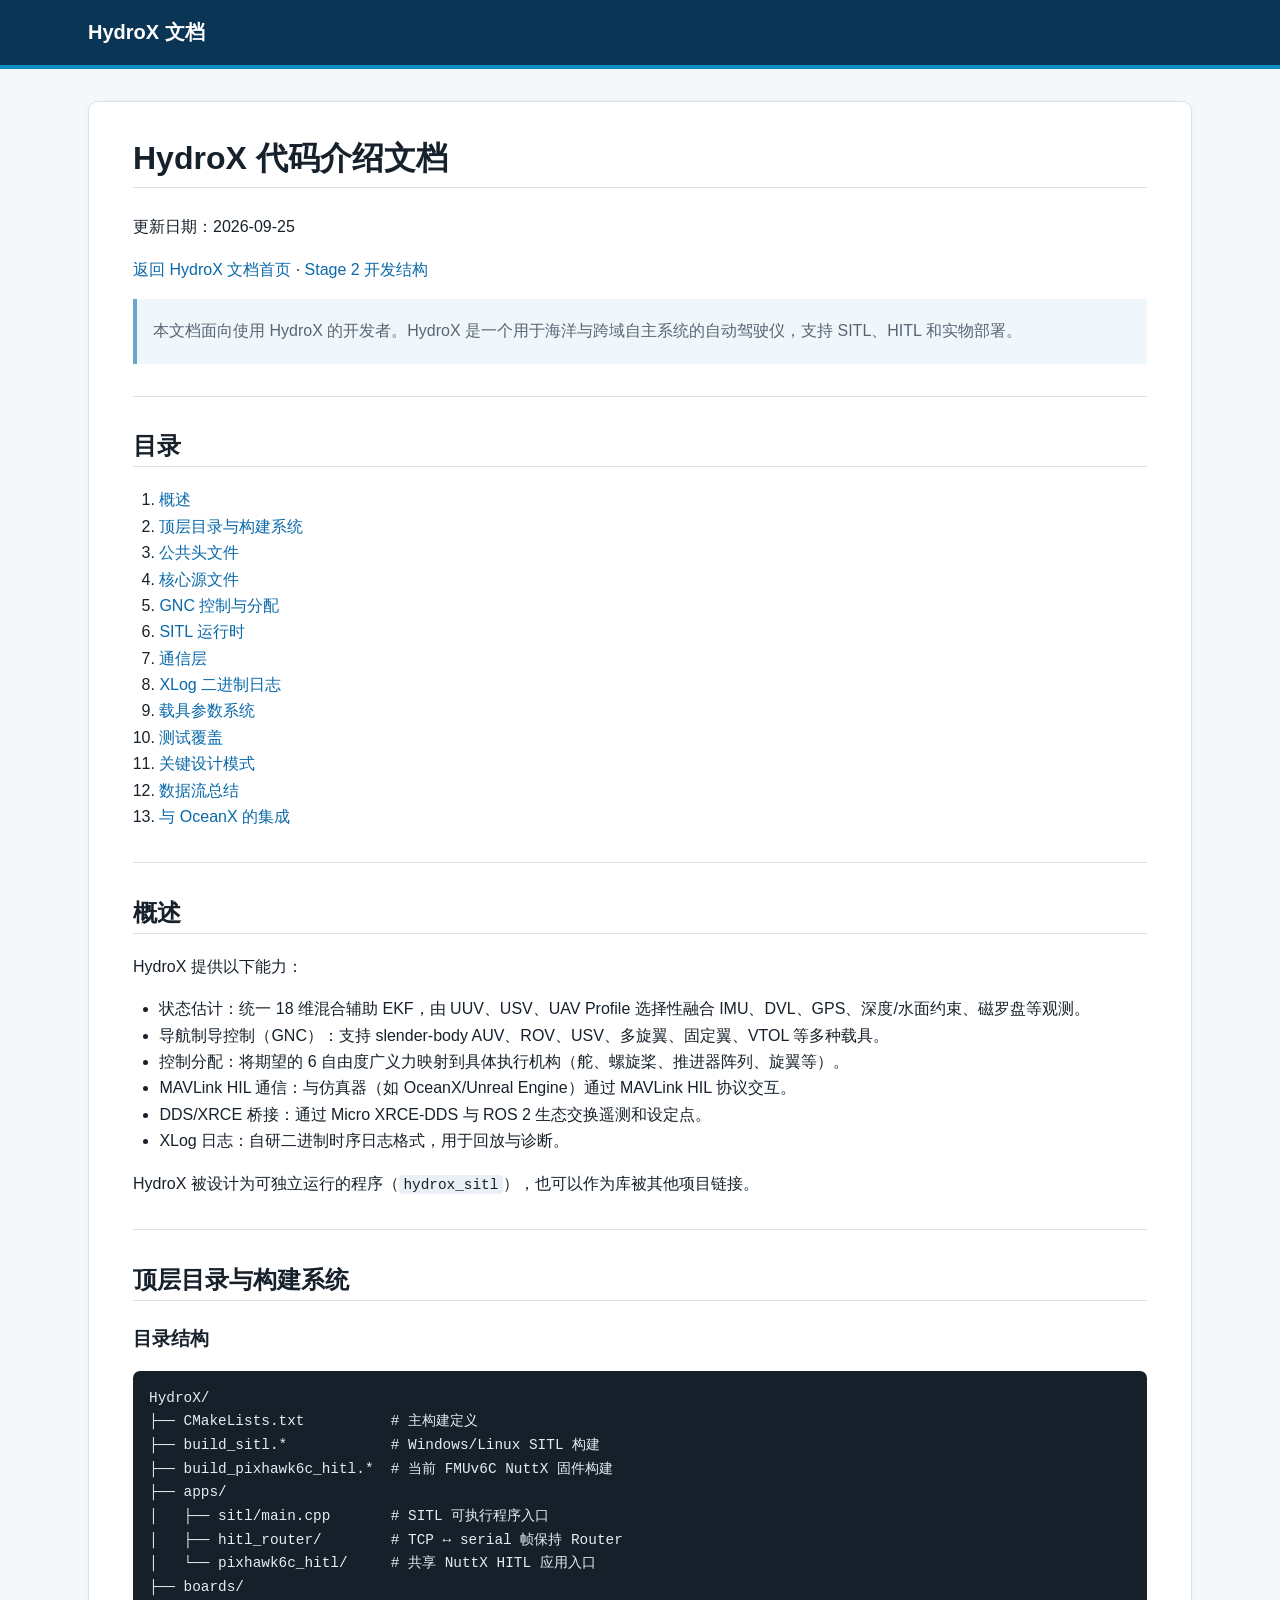
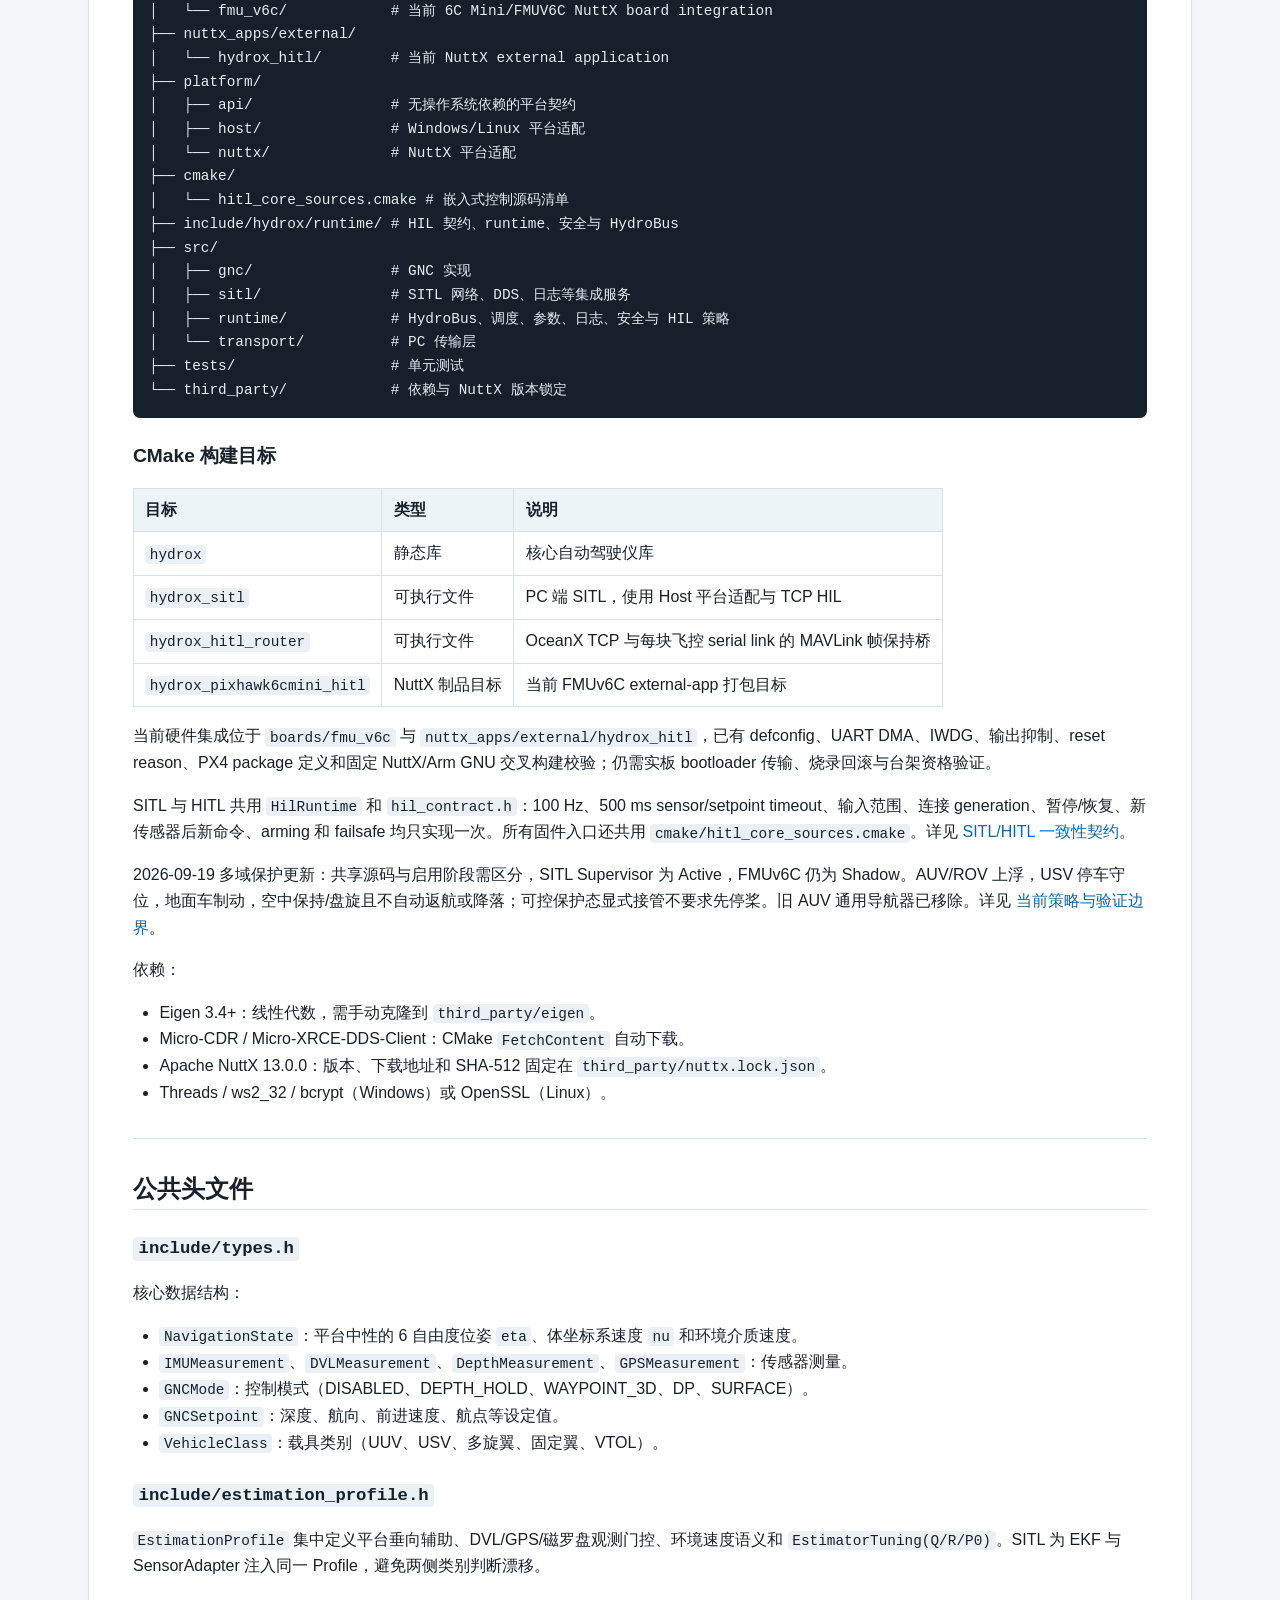
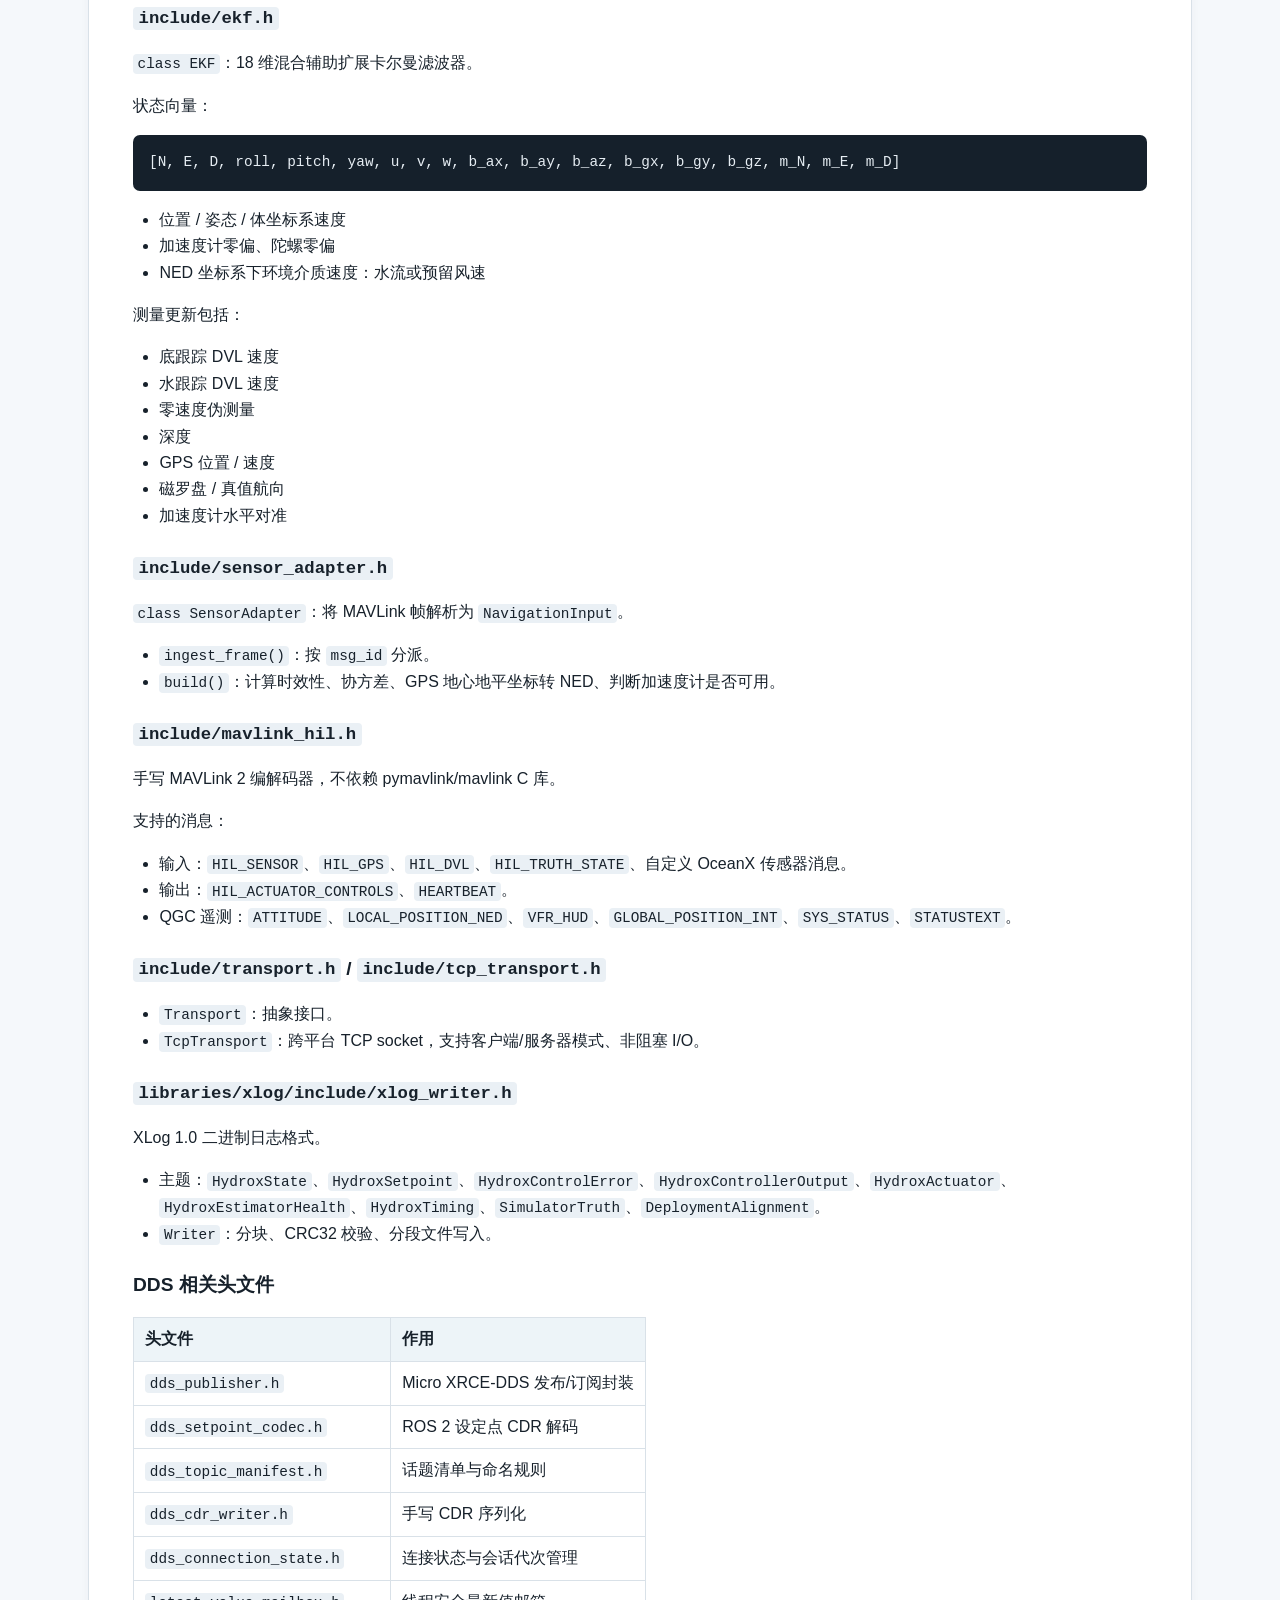
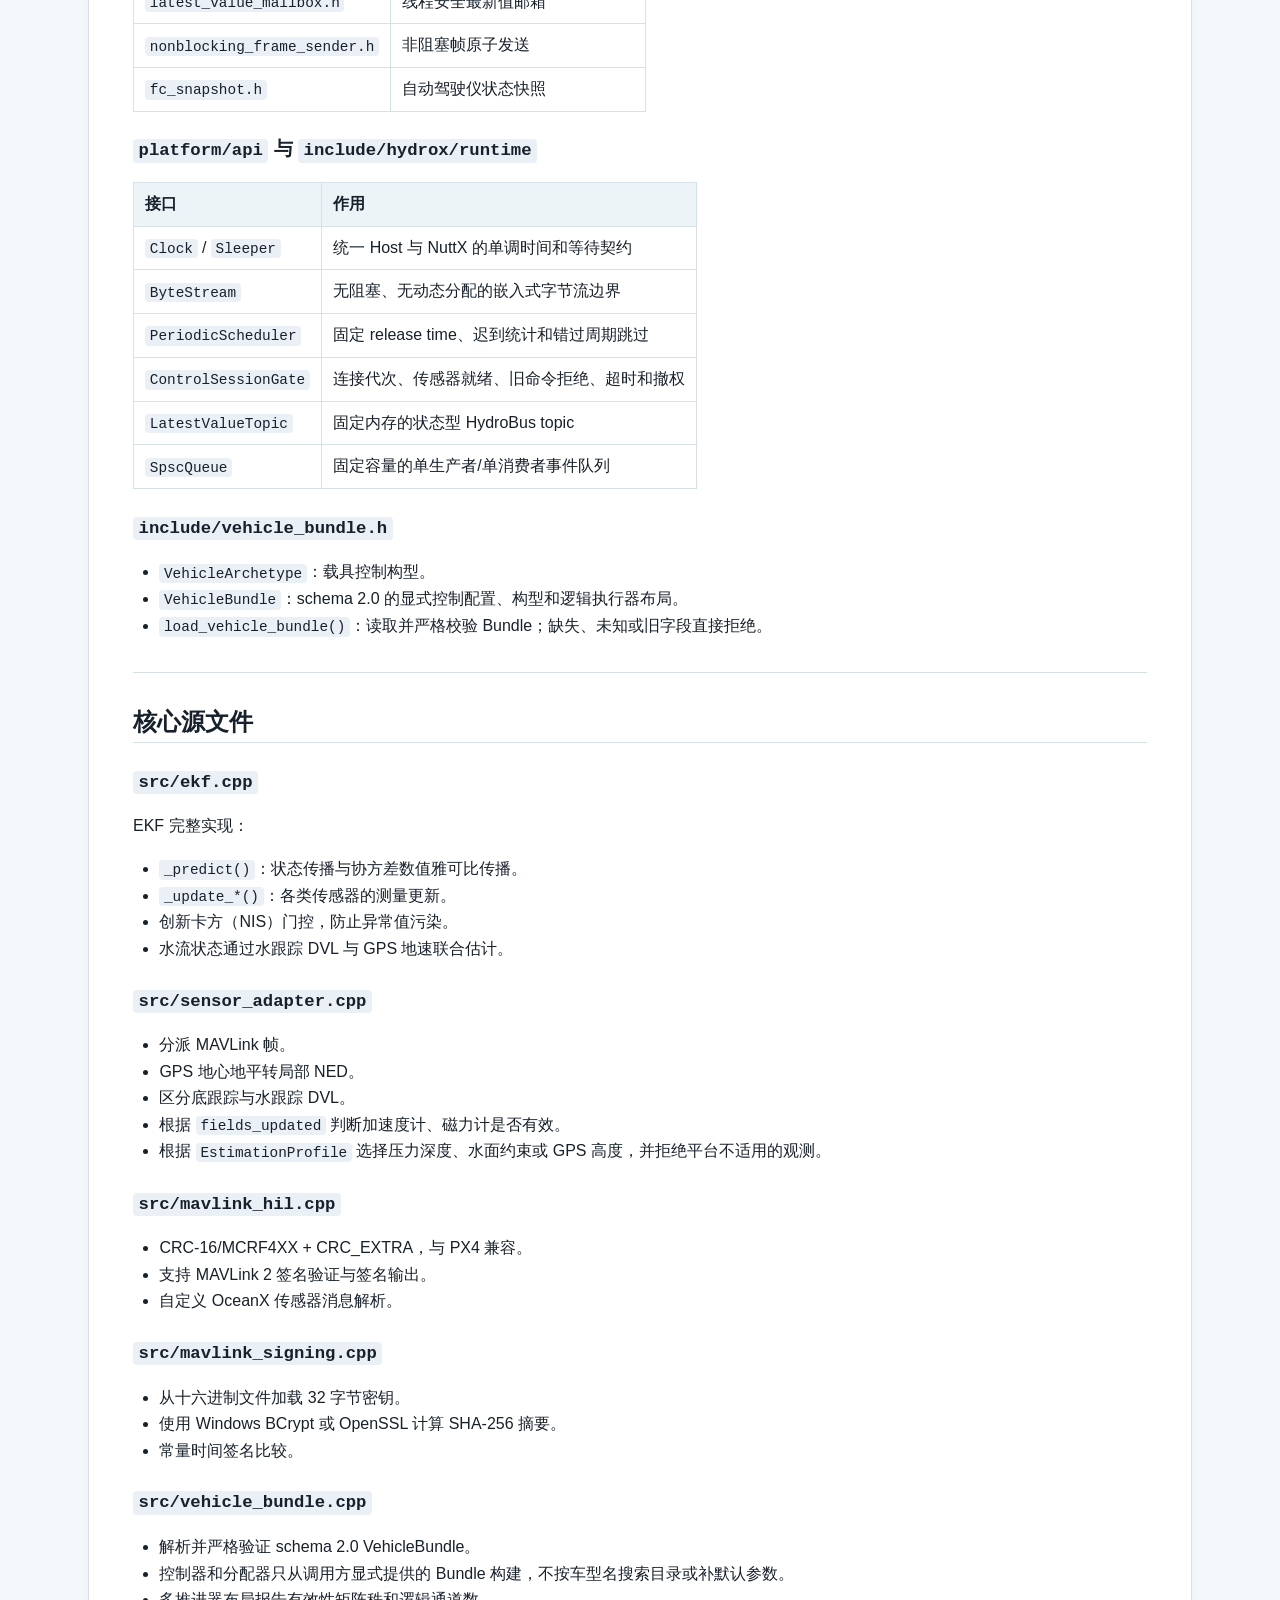
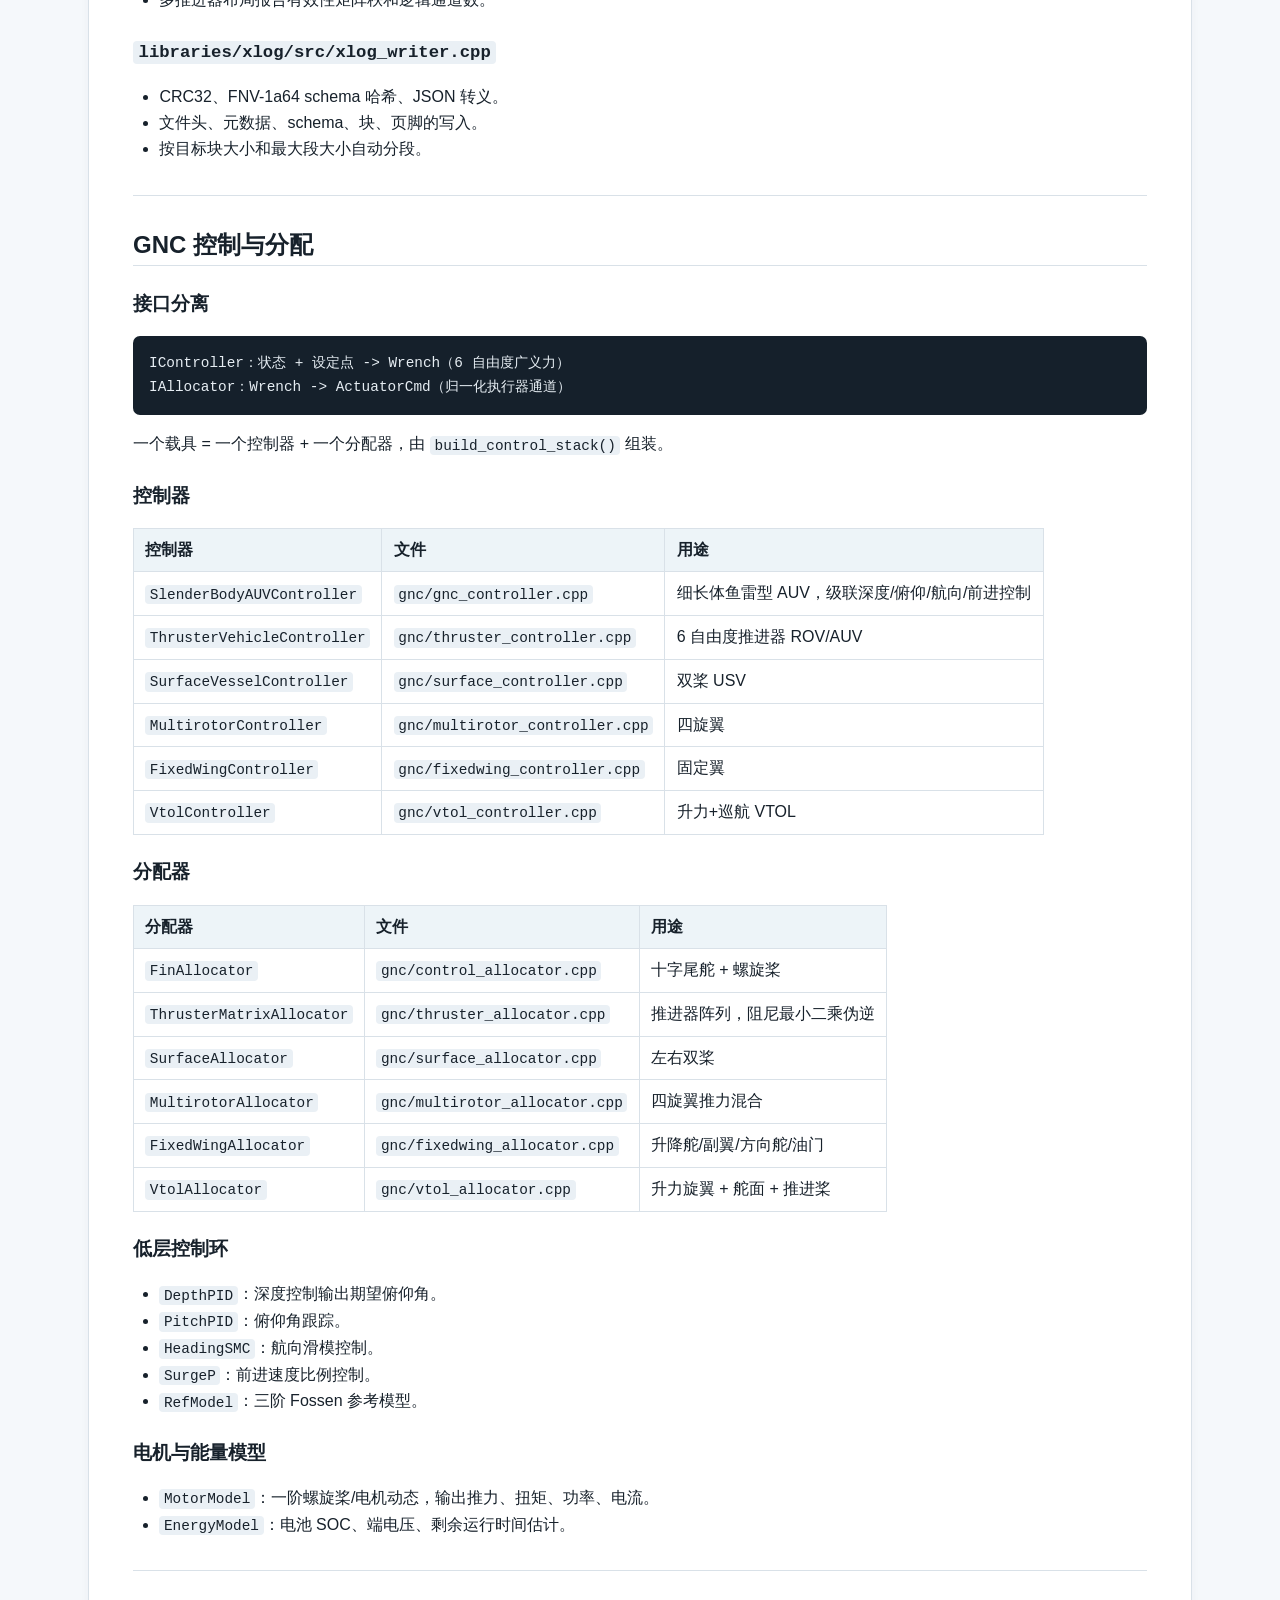
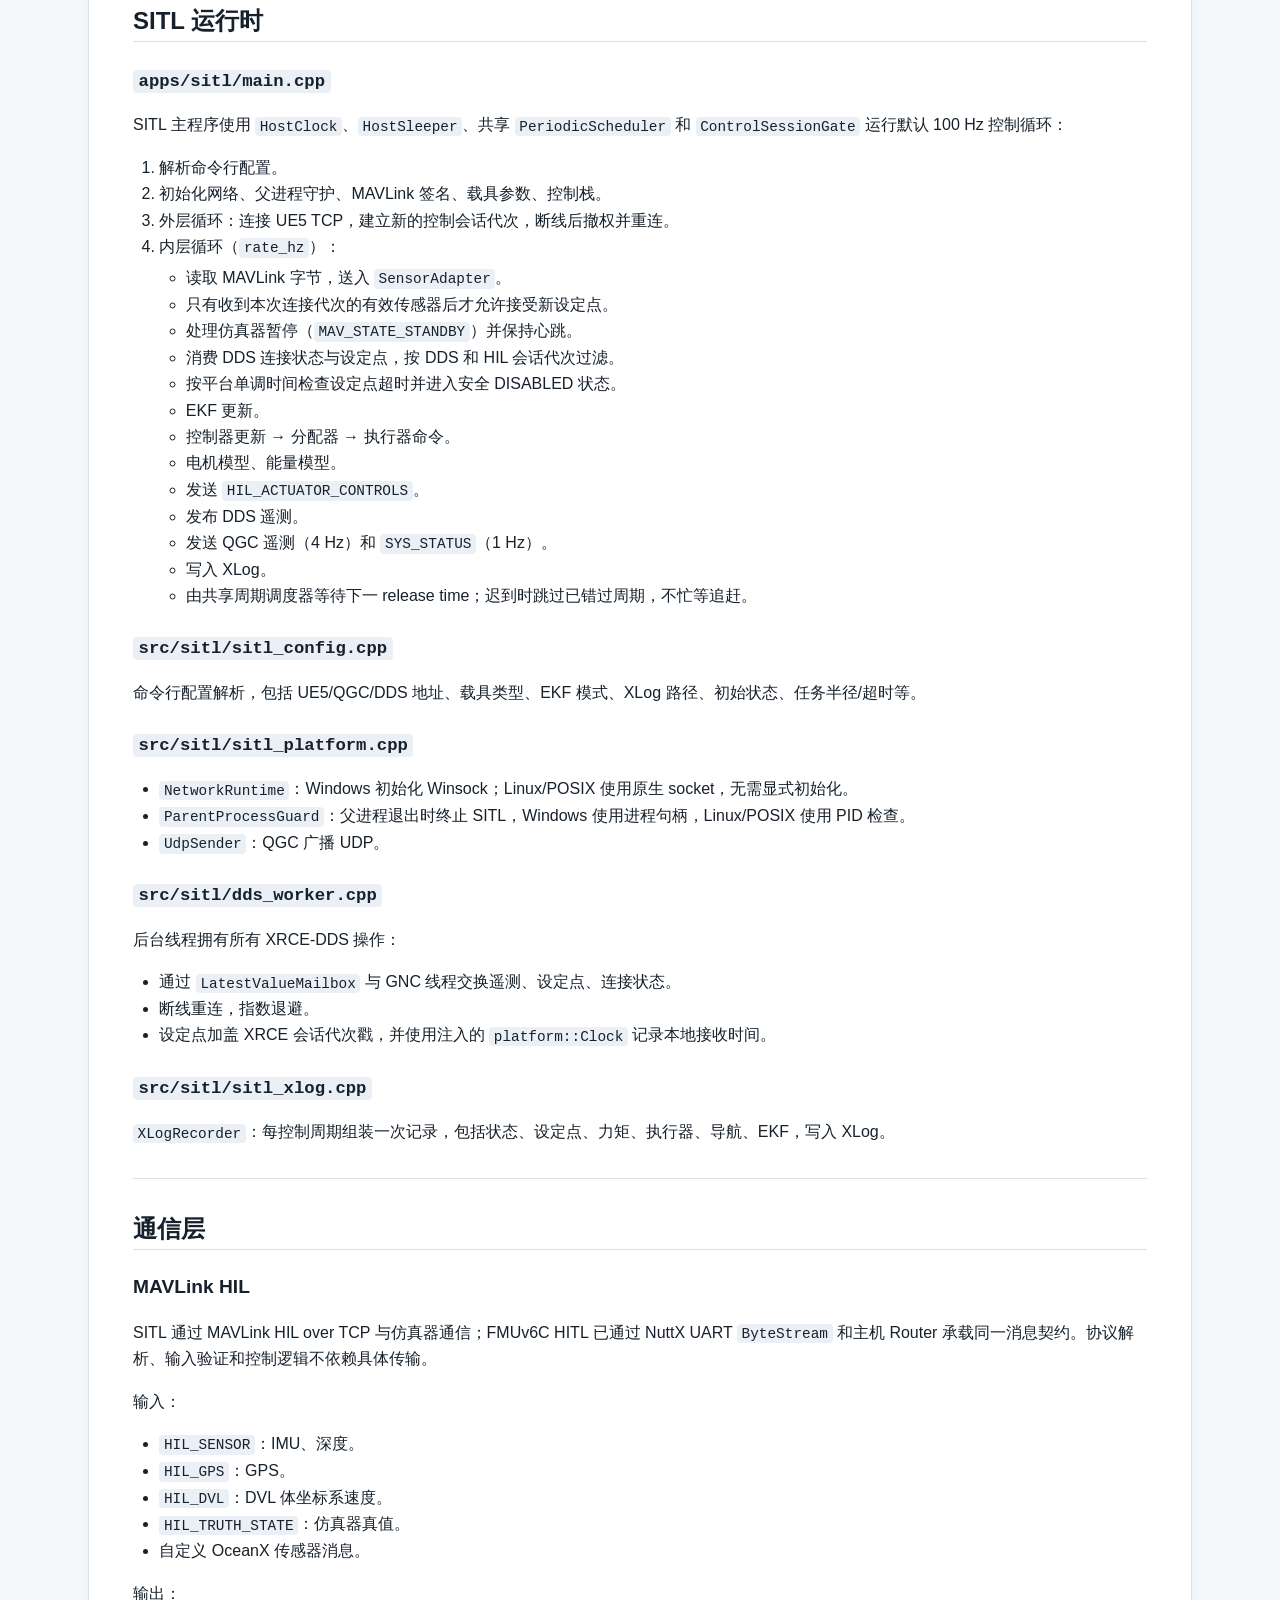
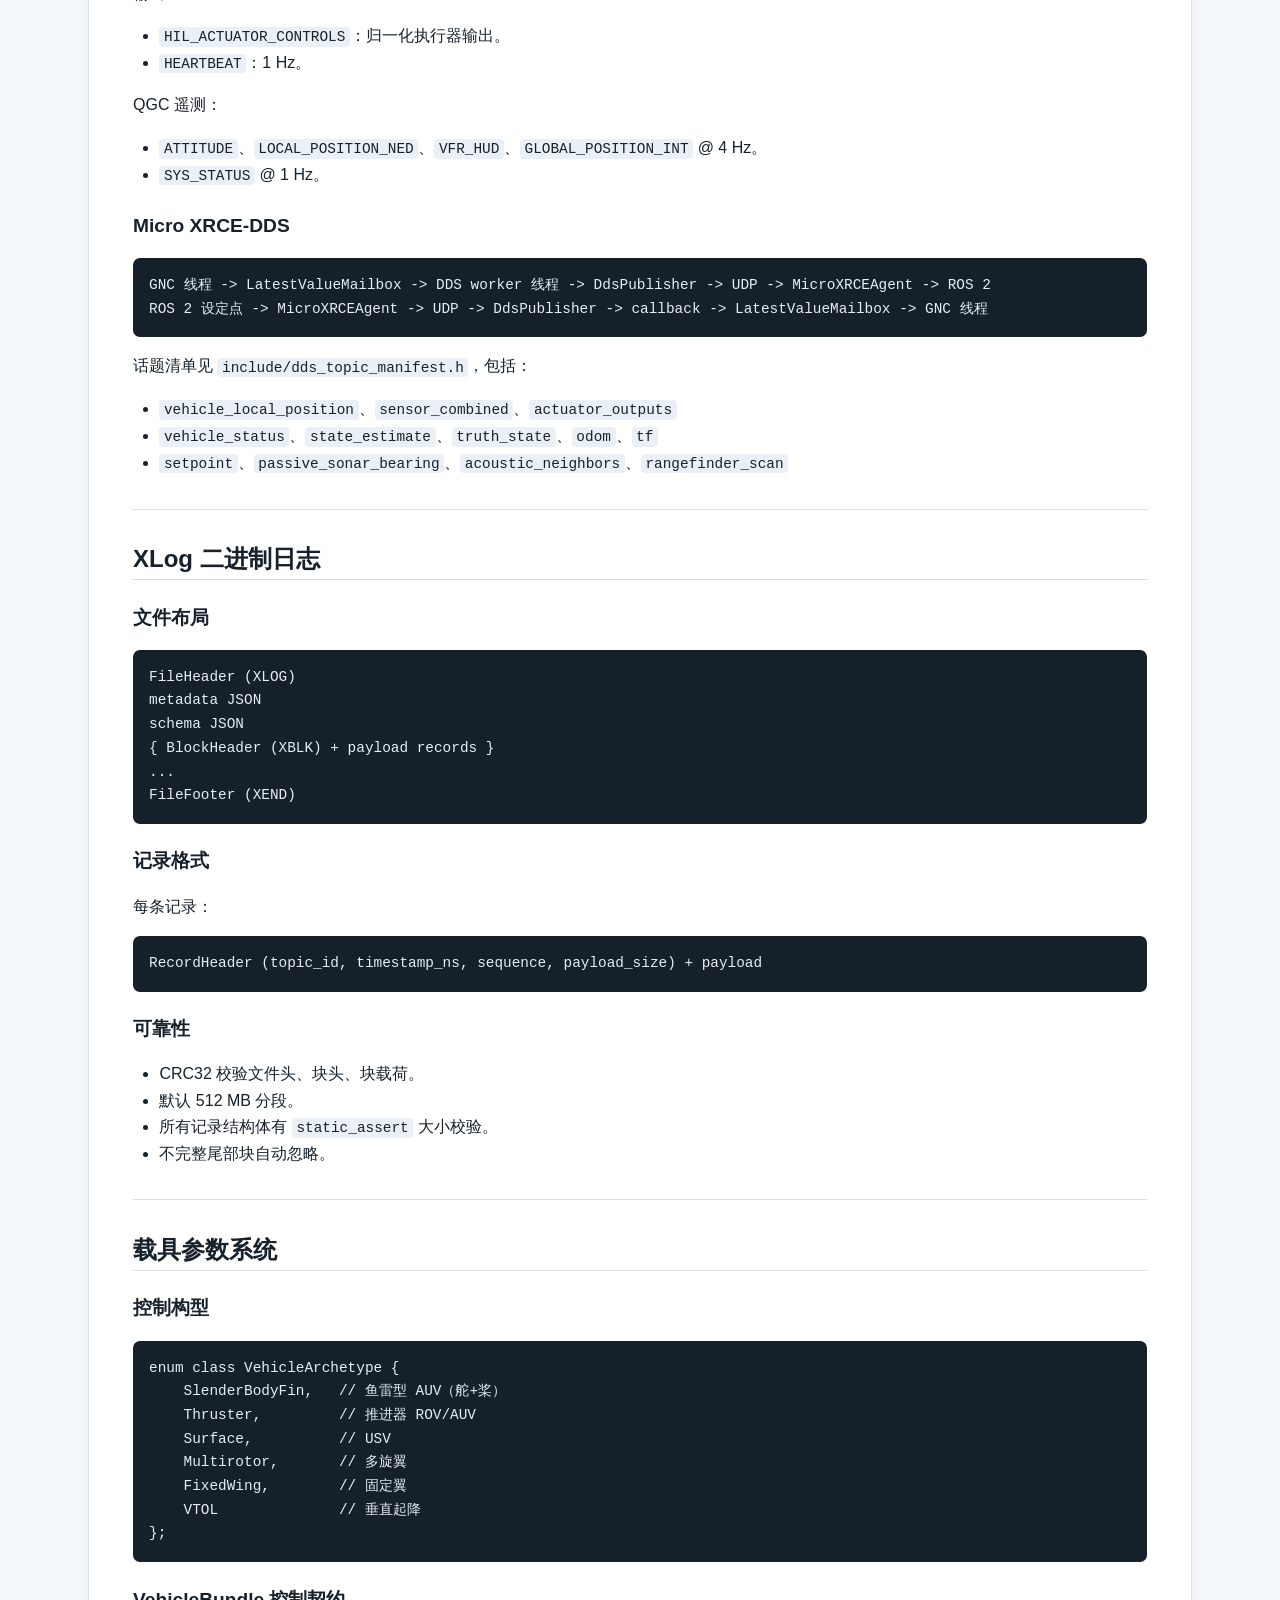
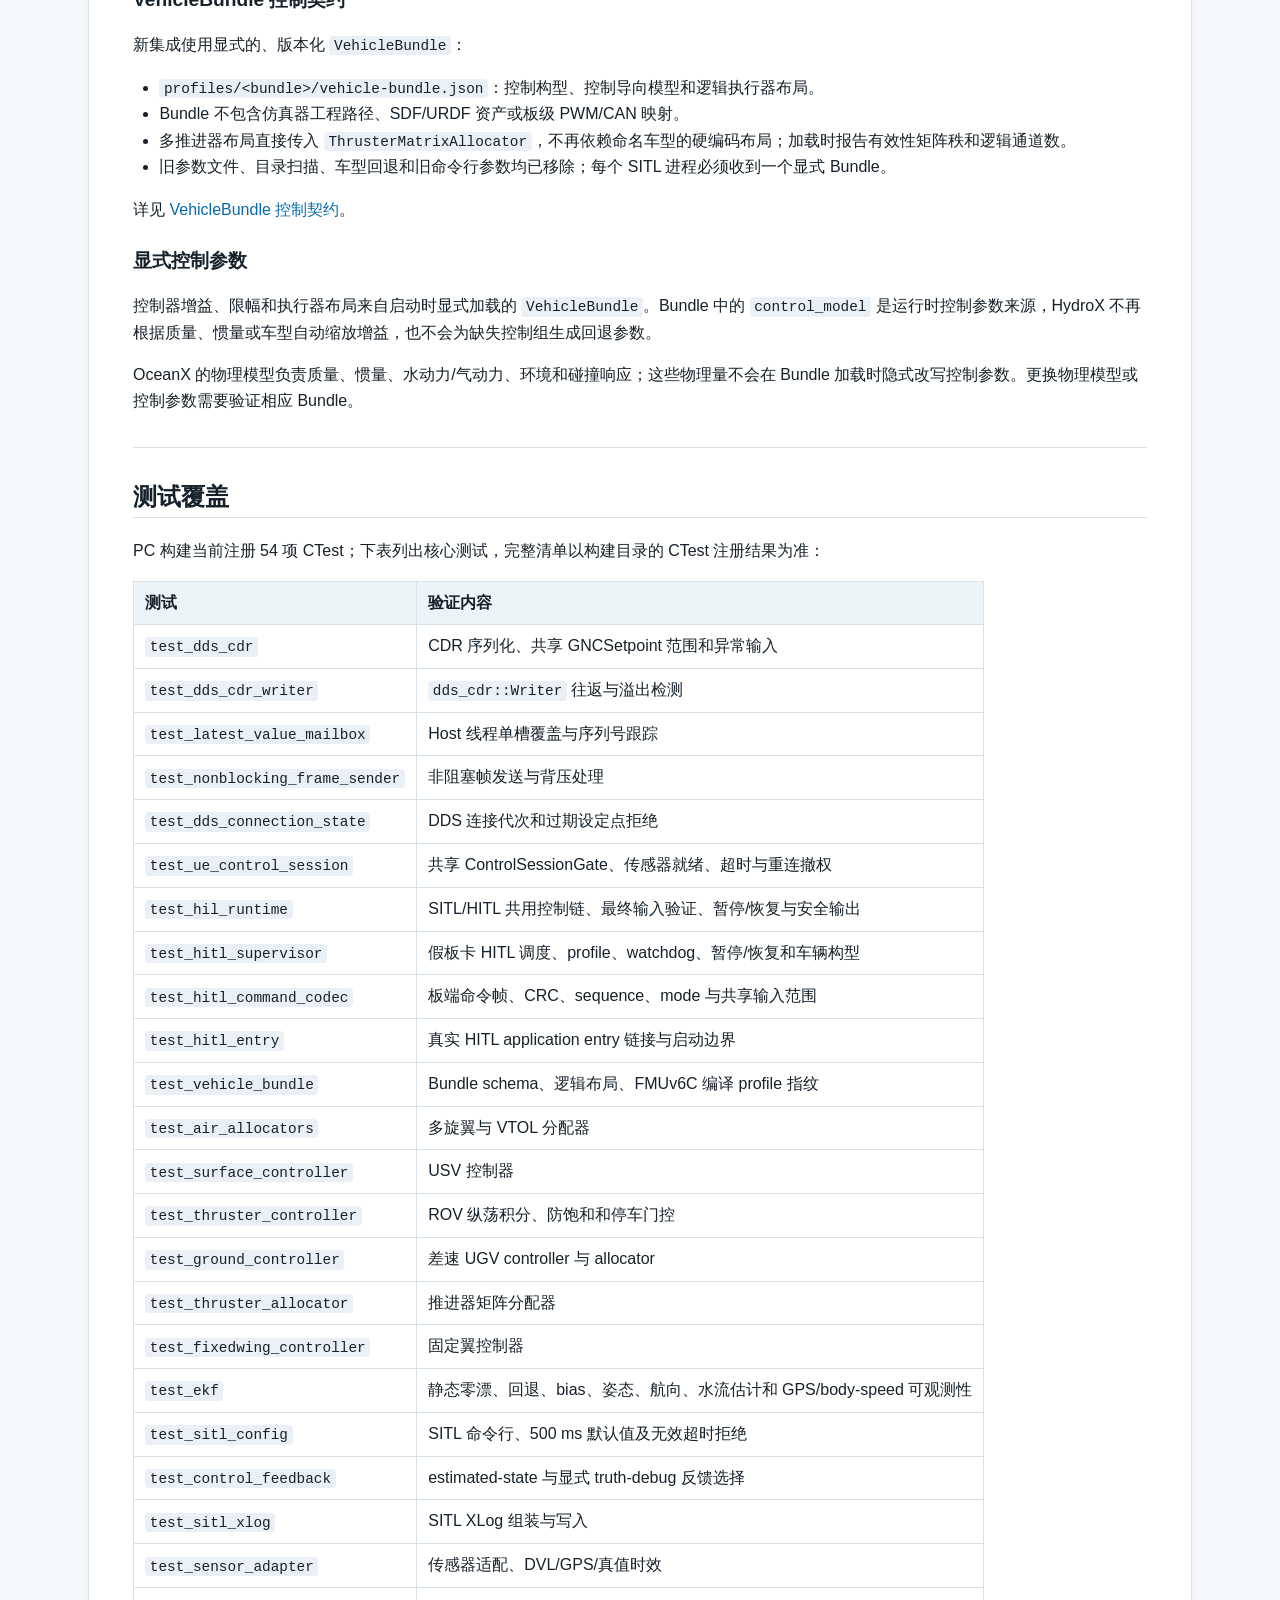
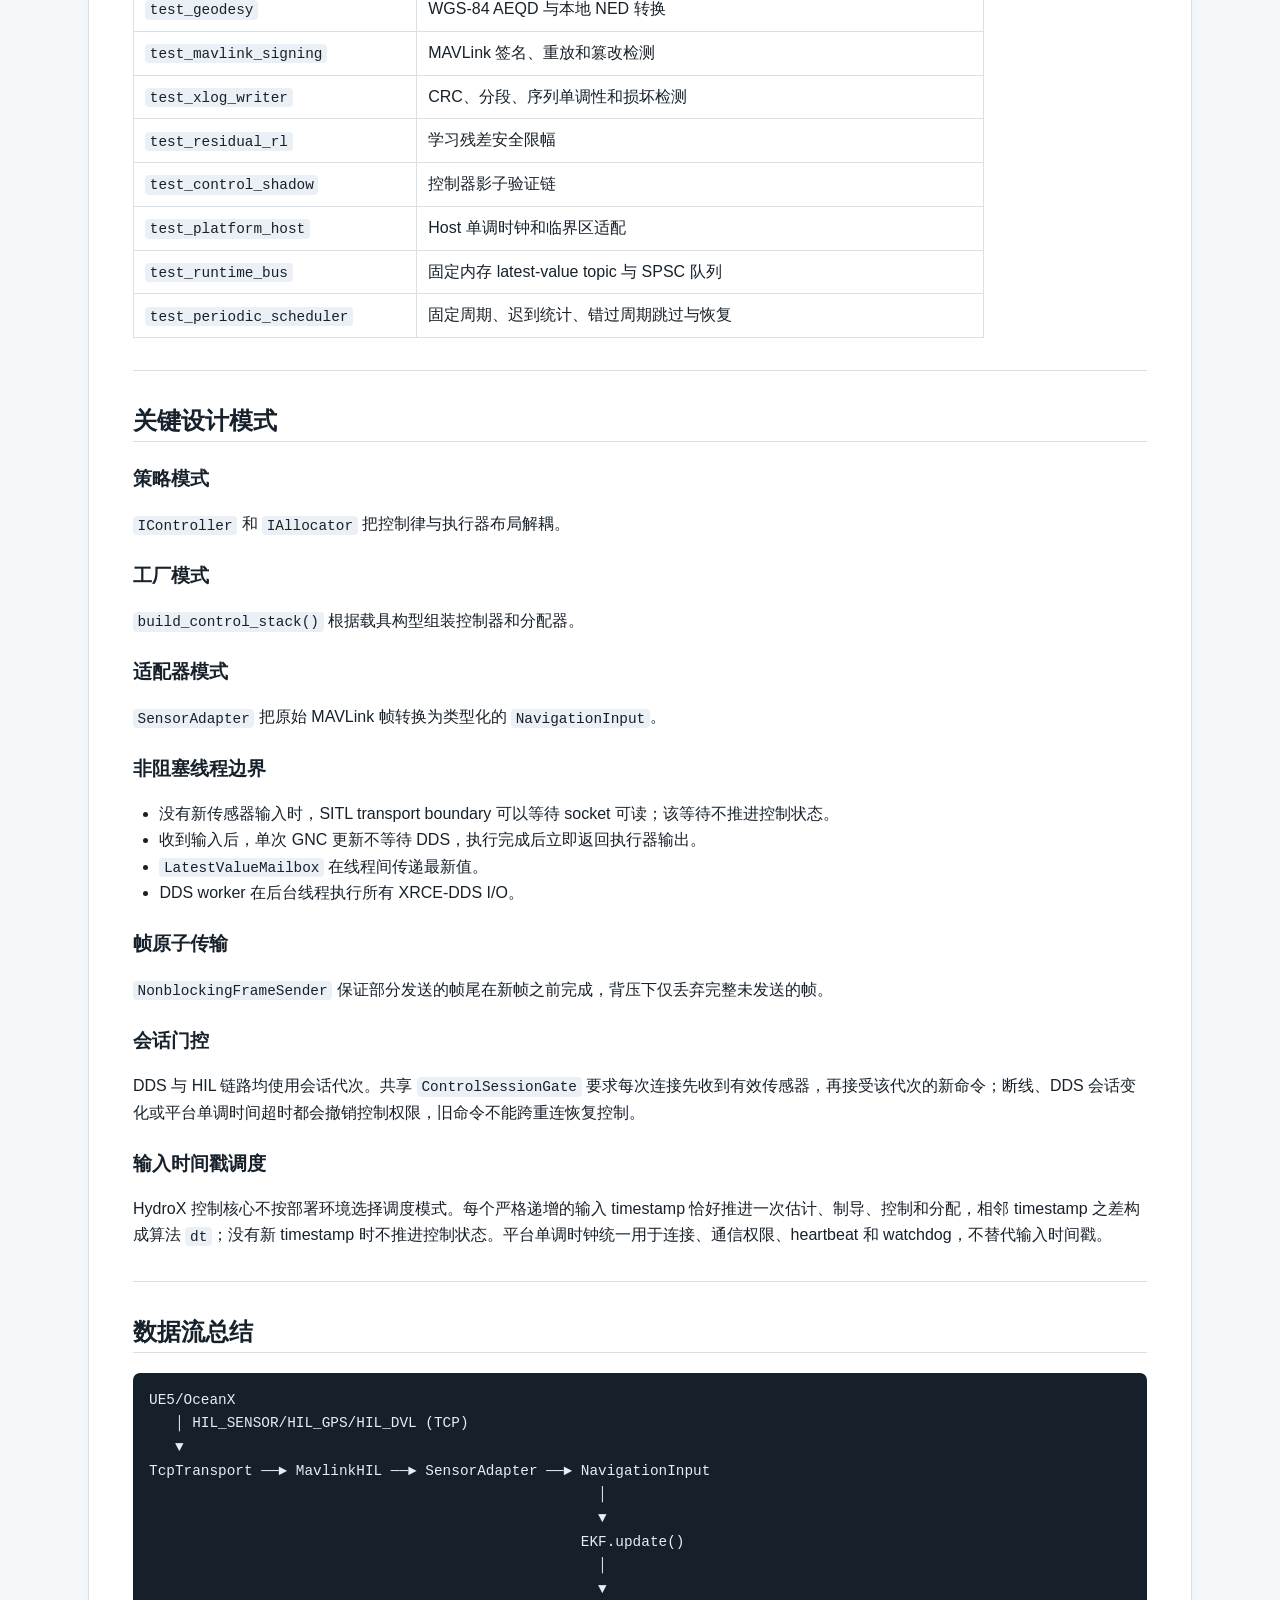
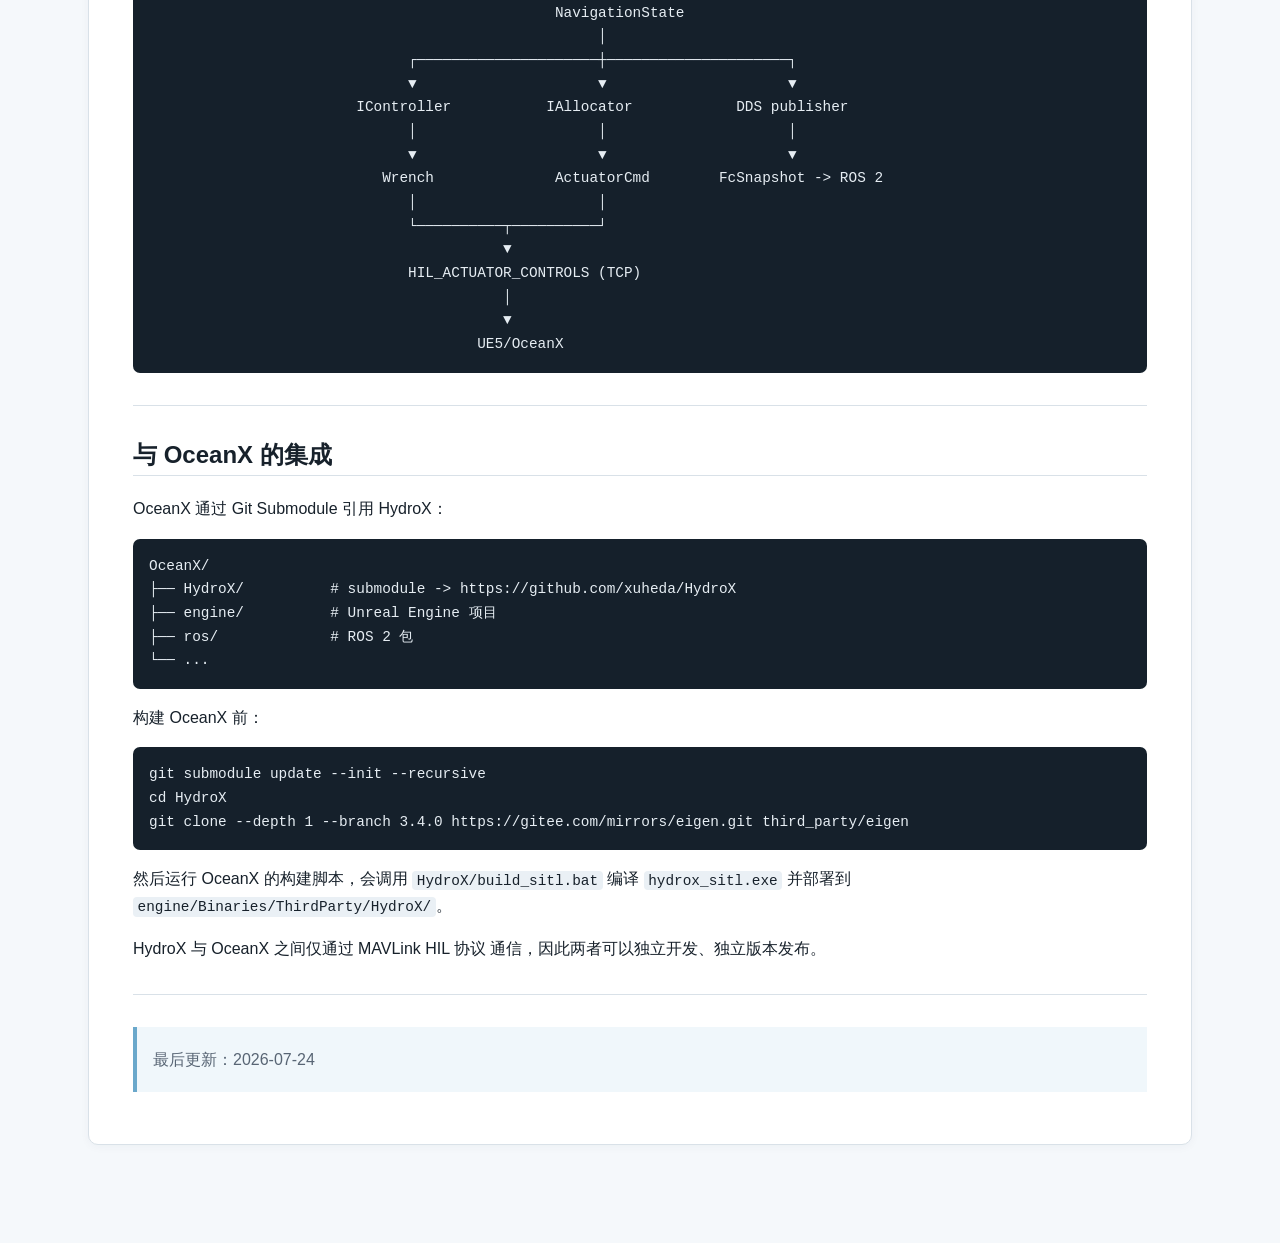
==== commit 6845e3f7: "Initial HydroX source baseline" ====
--- a/docs/codebase_overview.html
+++ b/docs/codebase_overview.html
@@ -9,7 +9,7 @@
 <body>
   <header class="site-header"><div class="site-header__inner"><a class="site-title" href="index.html">HydroX 文档</a></div></header>
   <main><article><h1 id="hydrox-代码介绍文档">HydroX 代码介绍文档</h1>
-<p>更新日期：2026-07-29</p>
+<p>更新日期：2026-09-25</p>
 <p><a href="index.html">返回 HydroX 文档首页</a> · <a href="development_structure.html">Stage 2 开发结构</a></p>
 <blockquote><p>本文档面向使用 HydroX 的开发者。HydroX 是一个用于海洋与跨域自主系统的自动驾驶仪，支持 SITL、HITL 和实物部署。</p></blockquote>
 <hr>
@@ -25,50 +25,42 @@
 <h3 id="目录结构">目录结构</h3>
 <pre><code class="language-text">HydroX/
 ├── CMakeLists.txt          # 主构建定义
-├── build_sitl.bat          # Windows 构建脚本
-├── build_sitl.sh           # Linux 构建脚本
-├── build_pixhawk6c_hitl.bat # Windows Pixhawk 6C HITL 构建入口
-├── build_pixhawk6c_hitl.sh  # Linux Pixhawk 6C HITL 构建入口
-├── LICENSE                 # Apache-2.0
-├── README.md
-├── THIRD_PARTY_NOTICES.md
+├── build_sitl.*            # Windows/Linux SITL 构建
+├── build_pixhawk6c_hitl.*  # 当前 FMUv6C NuttX 固件构建
 ├── apps/
 │   ├── sitl/main.cpp       # SITL 可执行程序入口
-│   └── pixhawk6c_hitl/      # Pixhawk 6C NuttX HITL 应用入口与 Kconfig
+│   ├── hitl_router/        # TCP ↔ serial 帧保持 Router
+│   └── pixhawk6c_hitl/     # 共享 NuttX HITL 应用入口
 ├── boards/
-│   └── pixhawk6c/          # Pixhawk 6C 启动、内存、总线和设备注册
+│   └── fmu_v6c/            # 当前 6C Mini/FMUV6C NuttX board integration
+├── nuttx_apps/external/
+│   └── hydrox_hitl/        # 当前 NuttX external application
 ├── platform/
 │   ├── api/                # 无操作系统依赖的平台契约
 │   ├── host/               # Windows/Linux 平台适配
 │   └── nuttx/              # NuttX 平台适配
 ├── cmake/
-│   ├── targets/
-│   │   └── pixhawk6c_hitl.cmake
-│   └── toolchains/
-│       └── arm_none_eabi_gcc.cmake
-├── include/                # 公共头文件
-│   ├── gnc/                # GNC 头文件
-│   ├── hydrox/runtime/     # 平台无关调度、安全和 HydroBus 接口
-│   └── ...
-├── src/                    # 核心库实现
+│   └── hitl_core_sources.cmake # 嵌入式控制源码清单
+├── include/hydrox/runtime/ # HIL 契约、runtime、安全与 HydroBus
+├── src/
 │   ├── gnc/                # GNC 实现
 │   ├── sitl/               # SITL 网络、DDS、日志等集成服务
-│   ├── runtime/           # HydroBus、调度、参数、日志、安全与 HIL 策略
-│   ├── transport/          # PC 传输层
-│   └── ...
+│   ├── runtime/            # HydroBus、调度、参数、日志、安全与 HIL 策略
+│   └── transport/          # PC 传输层
 ├── tests/                  # 单元测试
-└── third_party/            # 外部依赖说明</code></pre>
+└── third_party/            # 依赖与 NuttX 版本锁定</code></pre>
 <h3 id="cmake-构建目标">CMake 构建目标</h3>
-<table><thead><tr><th>目标</th><th>类型</th><th>说明</th></tr></thead><tbody><tr><td><code>hydrox</code></td><td>静态库</td><td>核心自动驾驶仪库</td></tr><tr><td><code>hydrox_sitl</code></td><td>可执行文件</td><td>PC 端 SITL，使用 Host 平台适配与 TCP HIL</td></tr><tr><td><code>hydrox_pixhawk6c_hitl</code></td><td>固件边界</td><td>Pixhawk 6C / STM32H743 的 HITL-only 目标；真实 NuttX BSP 缺失时明确失败，不生成占位固件</td></tr></tbody></table>
-<p><code>hydrox_pixhawk6c_hitl.bin</code> 是构建产物，不是仓库中的手写源码。Pixhawk 6C 专用代码统一放在 <code>boards/pixhawk6c/</code>；该目录仍需补齐固定版本的 NuttX 板级移植、兼容 bootloader 且经过实机验证的链接脚本、非阻塞 HIL/伴随计算机设备、定时器和 watchdog。条件未满足时配置会明确失败，不生成不可烧录的占位固件。</p>
-<p>SITL 与 HITL 共用 HydroX runtime 的周期调度器和命令权限门控。SITL 注入 <code>HostClock/HostSleeper</code>，Pixhawk 6C 注入 <code>NuttxClock/NuttxSleeper</code>；连接代次、有效传感器就绪、旧命令拒绝、超时撤权和错过周期处理不允许在两个入口中分别实现。TCP、DDS、QGC 和 PC XLog 仍属于 SITL 集成层。</p>
+<table><thead><tr><th>目标</th><th>类型</th><th>说明</th></tr></thead><tbody><tr><td><code>hydrox</code></td><td>静态库</td><td>核心自动驾驶仪库</td></tr><tr><td><code>hydrox_sitl</code></td><td>可执行文件</td><td>PC 端 SITL，使用 Host 平台适配与 TCP HIL</td></tr><tr><td><code>hydrox_hitl_router</code></td><td>可执行文件</td><td>OceanX TCP 与每块飞控 serial link 的 MAVLink 帧保持桥</td></tr><tr><td><code>hydrox_pixhawk6cmini_hitl</code></td><td>NuttX 制品目标</td><td>当前 FMUv6C external-app 打包目标</td></tr></tbody></table>
+<p>当前硬件集成位于 <code>boards/fmu_v6c</code> 与 <code>nuttx_apps/external/hydrox_hitl</code>，已有 defconfig、UART DMA、IWDG、输出抑制、reset reason、PX4 package 定义和固定 NuttX/Arm GNU 交叉构建校验；仍需实板 bootloader 传输、烧录回滚与台架资格验证。</p>
+<p>SITL 与 HITL 共用 <code>HilRuntime</code> 和 <code>hil_contract.h</code>：100 Hz、500 ms sensor/setpoint timeout、输入范围、连接 generation、暂停/恢复、新传感器后新命令、arming 和 failsafe 均只实现一次。所有固件入口还共用 <code>cmake/hitl_core_sources.cmake</code>。详见 <a href="sitl_hitl_parity.html">SITL/HITL 一致性契约</a>。</p>
+<p>2026-09-19 多域保护更新：共享源码与启用阶段需区分，SITL Supervisor 为 Active，FMUv6C 仍为 Shadow。AUV/ROV 上浮，USV 停车守位，地面车制动，空中保持/盘旋且不自动返航或降落；可控保护态显式接管不要求先停桨。旧 AUV 通用导航器已移除。详见 <a href="../src/safety/README.md">当前策略与验证边界</a>。</p>
 <p>依赖：</p>
 <ul><li>Eigen 3.4+：线性代数，需手动克隆到 <code>third_party/eigen</code>。</li><li>Micro-CDR / Micro-XRCE-DDS-Client：CMake <code>FetchContent</code> 自动下载。</li><li>Apache NuttX 13.0.0：版本、下载地址和 SHA-512 固定在 <code>third_party/nuttx.lock.json</code>。</li><li>Threads / ws2_32 / bcrypt（Windows）或 OpenSSL（Linux）。</li></ul>
 <hr>
 <h2 id="公共头文件">公共头文件</h2>
 <h3 id="include-types-h"><code>include/types.h</code></h3>
 <p>核心数据结构：</p>
-<ul><li><code>NavigationState</code>：平台中性的 6 自由度位姿 <code>eta</code>、体坐标系速度 <code>nu</code> 和环境介质速度。</li><li><code>FinCmd</code>：4 个舵角、RPM、推力分数，提供 clamp 和 normalize 方法。</li><li><code>IMUMeasurement</code>、<code>DVLMeasurement</code>、<code>DepthMeasurement</code>、<code>GPSMeasurement</code>：传感器测量。</li><li><code>GNCMode</code>：控制模式（DISABLED、DEPTH_HOLD、WAYPOINT_3D、DP、SURFACE）。</li><li><code>GNCSetpoint</code>：深度、航向、前进速度、航点等设定值。</li><li><code>VehicleClass</code>：载具类别（UUV、USV、多旋翼、固定翼、VTOL）。</li></ul>
+<ul><li><code>NavigationState</code>：平台中性的 6 自由度位姿 <code>eta</code>、体坐标系速度 <code>nu</code> 和环境介质速度。</li><li><code>IMUMeasurement</code>、<code>DVLMeasurement</code>、<code>DepthMeasurement</code>、<code>GPSMeasurement</code>：传感器测量。</li><li><code>GNCMode</code>：控制模式（DISABLED、DEPTH_HOLD、WAYPOINT_3D、DP、SURFACE）。</li><li><code>GNCSetpoint</code>：深度、航向、前进速度、航点等设定值。</li><li><code>VehicleClass</code>：载具类别（UUV、USV、多旋翼、固定翼、VTOL）。</li></ul>
 <h3 id="include-estimation-profile-h"><code>include/estimation_profile.h</code></h3>
 <p><code>EstimationProfile</code> 集中定义平台垂向辅助、DVL/GPS/磁罗盘观测门控、环境速度语义和 <code>EstimatorTuning(Q/R/P0)</code>。SITL 为 EKF 与 SensorAdapter 注入同一 Profile，避免两侧类别判断漂移。</p>
 <h3 id="include-ekf-h"><code>include/ekf.h</code></h3>
@@ -87,15 +79,15 @@
 <ul><li>输入：<code>HIL_SENSOR</code>、<code>HIL_GPS</code>、<code>HIL_DVL</code>、<code>HIL_TRUTH_STATE</code>、自定义 OceanX 传感器消息。</li><li>输出：<code>HIL_ACTUATOR_CONTROLS</code>、<code>HEARTBEAT</code>。</li><li>QGC 遥测：<code>ATTITUDE</code>、<code>LOCAL_POSITION_NED</code>、<code>VFR_HUD</code>、<code>GLOBAL_POSITION_INT</code>、<code>SYS_STATUS</code>、<code>STATUSTEXT</code>。</li></ul>
 <h3 id="include-transport-h-include-tcp_transport-h"><code>include/transport.h</code> / <code>include/tcp_transport.h</code></h3>
 <ul><li><code>Transport</code>：抽象接口。</li><li><code>TcpTransport</code>：跨平台 TCP socket，支持客户端/服务器模式、非阻塞 I/O。</li></ul>
-<h3 id="include-xlog_writer-h"><code>include/xlog_writer.h</code></h3>
+<h3 id="include-xlog_writer-h"><code>libraries/xlog/include/xlog_writer.h</code></h3>
 <p>XLog 1.0 二进制日志格式。</p>
 <ul><li>主题：<code>HydroxState</code>、<code>HydroxSetpoint</code>、<code>HydroxControlError</code>、<code>HydroxControllerOutput</code>、<code>HydroxActuator</code>、<code>HydroxEstimatorHealth</code>、<code>HydroxTiming</code>、<code>SimulatorTruth</code>、<code>DeploymentAlignment</code>。</li><li><code>Writer</code>：分块、CRC32 校验、分段文件写入。</li></ul>
 <h3 id="dds-相关头文件">DDS 相关头文件</h3>
 <table><thead><tr><th>头文件</th><th>作用</th></tr></thead><tbody><tr><td><code>dds_publisher.h</code></td><td>Micro XRCE-DDS 发布/订阅封装</td></tr><tr><td><code>dds_setpoint_codec.h</code></td><td>ROS 2 设定点 CDR 解码</td></tr><tr><td><code>dds_topic_manifest.h</code></td><td>话题清单与命名规则</td></tr><tr><td><code>dds_cdr_writer.h</code></td><td>手写 CDR 序列化</td></tr><tr><td><code>dds_connection_state.h</code></td><td>连接状态与会话代次管理</td></tr><tr><td><code>latest_value_mailbox.h</code></td><td>线程安全最新值邮箱</td></tr><tr><td><code>nonblocking_frame_sender.h</code></td><td>非阻塞帧原子发送</td></tr><tr><td><code>fc_snapshot.h</code></td><td>自动驾驶仪状态快照</td></tr></tbody></table>
 <h3 id="platform-api-与-hydrox-runtime"><code>platform/api</code> 与 <code>include/hydrox/runtime</code></h3>
 <table><thead><tr><th>接口</th><th>作用</th></tr></thead><tbody><tr><td><code>Clock</code> / <code>Sleeper</code></td><td>统一 Host 与 NuttX 的单调时间和等待契约</td></tr><tr><td><code>ByteStream</code></td><td>无阻塞、无动态分配的嵌入式字节流边界</td></tr><tr><td><code>PeriodicScheduler</code></td><td>固定 release time、迟到统计和错过周期跳过</td></tr><tr><td><code>ControlSessionGate</code></td><td>连接代次、传感器就绪、旧命令拒绝、超时和撤权</td></tr><tr><td><code>LatestValueTopic</code></td><td>固定内存的状态型 HydroBus topic</td></tr><tr><td><code>SpscQueue</code></td><td>固定容量的单生产者/单消费者事件队列</td></tr></tbody></table>
-<h3 id="include-fossen_vehicle_params-h"><code>include/fossen_vehicle_params.h</code></h3>
-<ul><li><code>VehicleArchetype</code>：载具控制构型。</li><li><code>FossenControlParams</code>：从 JSON 加载的载具参数。</li><li><code>load_fossen_control_params()</code>：加载参数。</li><li><code>apply_inertia_normalized_gains()</code>：按载具惯量归一化控制器增益。</li></ul>
+<h3 id="include-vehicle_bundle-h"><code>include/vehicle_bundle.h</code></h3>
+<ul><li><code>VehicleArchetype</code>：载具控制构型。</li><li><code>VehicleBundle</code>：schema 2.0 的显式控制配置、构型和逻辑执行器布局。</li><li><code>load_vehicle_bundle()</code>：读取并严格校验 Bundle；缺失、未知或旧字段直接拒绝。</li></ul>
 <hr>
 <h2 id="核心源文件">核心源文件</h2>
 <h3 id="src-ekf-cpp"><code>src/ekf.cpp</code></h3>
@@ -107,9 +99,9 @@
 <ul><li>CRC-16/MCRF4XX + CRC_EXTRA，与 PX4 兼容。</li><li>支持 MAVLink 2 签名验证与签名输出。</li><li>自定义 OceanX 传感器消息解析。</li></ul>
 <h3 id="src-mavlink_signing-cpp"><code>src/mavlink_signing.cpp</code></h3>
 <ul><li>从十六进制文件加载 32 字节密钥。</li><li>使用 Windows BCrypt 或 OpenSSL 计算 SHA-256 摘要。</li><li>常量时间签名比较。</li></ul>
-<h3 id="src-fossen_vehicle_params-cpp"><code>src/fossen_vehicle_params.cpp</code></h3>
-<ul><li>手写轻量 JSON 解析器（不依赖外部 JSON 库）。</li><li>兼容读取调用方显式传入的旧 JSON 文件或目录；新集成使用 <code>VehicleBundle</code>。</li><li>内置 EcaA9、LAUV、DesistekSaga、RexROV2、Otter、WAMV、X500、RCCessna、StandardVTOL 等回退参数。</li><li>用长球体 Lamb 因子计算附加质量惯量。</li></ul>
-<h3 id="src-xlog_writer-cpp"><code>src/xlog_writer.cpp</code></h3>
+<h3 id="src-vehicle_bundle-cpp"><code>src/vehicle_bundle.cpp</code></h3>
+<ul><li>解析并严格验证 schema 2.0 VehicleBundle。</li><li>控制器和分配器只从调用方显式提供的 Bundle 构建，不按车型名搜索目录或补默认参数。</li><li>多推进器布局报告有效性矩阵秩和逻辑通道数。</li></ul>
+<h3 id="src-xlog_writer-cpp"><code>libraries/xlog/src/xlog_writer.cpp</code></h3>
 <ul><li>CRC32、FNV-1a64 schema 哈希、JSON 转义。</li><li>文件头、元数据、schema、块、页脚的写入。</li><li>按目标块大小和最大段大小自动分段。</li></ul>
 <hr>
 <h2 id="gnc-控制与分配">GNC 控制与分配</h2>
@@ -142,7 +134,7 @@
 <hr>
 <h2 id="通信层">通信层</h2>
 <h3 id="mavlink-hil">MAVLink HIL</h3>
-<p>SITL 通过 MAVLink HIL over TCP 与仿真器通信；Pixhawk 6C HITL 将通过 UART/USB 字节流承载同一消息契约。协议解析和控制逻辑不应依赖具体传输。</p>
+<p>SITL 通过 MAVLink HIL over TCP 与仿真器通信；FMUv6C HITL 已通过 NuttX UART <code>ByteStream</code> 和主机 Router 承载同一消息契约。协议解析、输入验证和控制逻辑不依赖具体传输。</p>
 <p>输入：</p>
 <ul><li><code>HIL_SENSOR</code>：IMU、深度。</li><li><code>HIL_GPS</code>：GPS。</li><li><code>HIL_DVL</code>：DVL 体坐标系速度。</li><li><code>HIL_TRUTH_STATE</code>：仿真器真值。</li><li>自定义 OceanX 传感器消息。</li></ul>
 <p>输出：</p>
@@ -181,16 +173,15 @@
 };</code></pre>
 <h3 id="vehiclebundle-控制契约">VehicleBundle 控制契约</h3>
 <p>新集成使用显式的、版本化 <code>VehicleBundle</code>：</p>
-<ul><li><code>profiles/&lt;bundle&gt;/vehicle-bundle.json</code>：控制构型、控制导向模型和逻辑执行器布局。</li><li>Bundle 不包含仿真器工程路径、SDF/URDF 资产或板级 PWM/CAN 映射。</li><li>多推进器布局直接传入 <code>ThrusterMatrixAllocator</code>，不再依赖命名车型的硬编码布局；加载时报告有效性矩阵秩和逻辑通道数。</li><li><code>fossen_vehicle_params</code> 仍保留为旧 JSON 的兼容加载器，但必须由调用者显式提供文件或目录。</li></ul>
+<ul><li><code>profiles/&lt;bundle&gt;/vehicle-bundle.json</code>：控制构型、控制导向模型和逻辑执行器布局。</li><li>Bundle 不包含仿真器工程路径、SDF/URDF 资产或板级 PWM/CAN 映射。</li><li>多推进器布局直接传入 <code>ThrusterMatrixAllocator</code>，不再依赖命名车型的硬编码布局；加载时报告有效性矩阵秩和逻辑通道数。</li><li>旧参数文件、目录扫描、车型回退和旧命令行参数均已移除；每个 SITL 进程必须收到一个显式 Bundle。</li></ul>
 <p>详见 <a href="vehicle_bundles.html">VehicleBundle 控制契约</a>。</p>
-<h3 id="惯量归一化增益">惯量归一化增益</h3>
-<p>控制器增益按载具惯量缩放：</p>
-<ul><li>俯仰/偏航力矩环按 <code>M44_pitch</code> 缩放。</li><li>前进力环按 <code>mass_total</code> 缩放。</li></ul>
-<p>这样不同载具可获得相似的闭环动态响应。</p>
+<h3 id="显式控制参数">显式控制参数</h3>
+<p>控制器增益、限幅和执行器布局来自启动时显式加载的 <code>VehicleBundle</code>。Bundle 中的 <code>control_model</code> 是运行时控制参数来源，HydroX 不再根据质量、惯量或车型自动缩放增益，也不会为缺失控制组生成回退参数。</p>
+<p>OceanX 的物理模型负责质量、惯量、水动力/气动力、环境和碰撞响应；这些物理量不会在 Bundle 加载时隐式改写控制参数。更换物理模型或控制参数需要验证相应 Bundle。</p>
 <hr>
 <h2 id="测试覆盖">测试覆盖</h2>
-<p>PC 构建当前注册 23 项 CTest：</p>
-<table><thead><tr><th>测试</th><th>验证内容</th></tr></thead><tbody><tr><td><code>test_dds_cdr</code></td><td>CDR 序列化、GNCSetpoint 解码、异常输入处理</td></tr><tr><td><code>test_dds_cdr_writer</code></td><td><code>dds_cdr::Writer</code> 往返与溢出检测</td></tr><tr><td><code>test_latest_value_mailbox</code></td><td>Host 线程单槽覆盖与序列号跟踪</td></tr><tr><td><code>test_nonblocking_frame_sender</code></td><td>非阻塞帧发送与背压处理</td></tr><tr><td><code>test_dds_connection_state</code></td><td>DDS 连接代次和过期设定点拒绝</td></tr><tr><td><code>test_ue_control_session</code></td><td>共享 ControlSessionGate、传感器就绪、超时与重连撤权</td></tr><tr><td><code>test_fossen_vehicle_params</code></td><td>载具参数加载、构型选择、惯量归一化</td></tr><tr><td><code>test_vehicle_bundle</code></td><td>Bundle schema、显式加载、逻辑推进器布局</td></tr><tr><td><code>test_air_allocators</code></td><td>多旋翼与 VTOL 分配器</td></tr><tr><td><code>test_surface_controller</code></td><td>USV 控制器</td></tr><tr><td><code>test_thruster_allocator</code></td><td>推进器矩阵分配器</td></tr><tr><td><code>test_fixedwing_controller</code></td><td>固定翼控制器</td></tr><tr><td><code>test_ekf</code></td><td>静态零漂、回退、bias、姿态、航向和水流估计</td></tr><tr><td><code>test_sitl_config</code></td><td>SITL 命令行解析与验证</td></tr><tr><td><code>test_sitl_xlog</code></td><td>SITL XLog 组装与写入</td></tr><tr><td><code>test_sensor_adapter</code></td><td>传感器适配、DVL/GPS/真值时效</td></tr><tr><td><code>test_mavlink_signing</code></td><td>MAVLink 签名、重放和篡改检测</td></tr><tr><td><code>test_xlog_writer</code></td><td>CRC、分段、序列单调性和损坏检测</td></tr><tr><td><code>test_residual_rl</code></td><td>学习残差安全限幅</td></tr><tr><td><code>test_control_shadow</code></td><td>控制器影子验证链</td></tr><tr><td><code>test_platform_host</code></td><td>Host 单调时钟和临界区适配</td></tr><tr><td><code>test_runtime_bus</code></td><td>固定内存 latest-value topic 与 SPSC 队列</td></tr><tr><td><code>test_periodic_scheduler</code></td><td>固定周期、迟到统计、错过周期跳过与恢复</td></tr></tbody></table>
+<p>PC 构建当前注册 54 项 CTest；下表列出核心测试，完整清单以构建目录的 CTest 注册结果为准：</p>
+<table><thead><tr><th>测试</th><th>验证内容</th></tr></thead><tbody><tr><td><code>test_dds_cdr</code></td><td>CDR 序列化、共享 GNCSetpoint 范围和异常输入</td></tr><tr><td><code>test_dds_cdr_writer</code></td><td><code>dds_cdr::Writer</code> 往返与溢出检测</td></tr><tr><td><code>test_latest_value_mailbox</code></td><td>Host 线程单槽覆盖与序列号跟踪</td></tr><tr><td><code>test_nonblocking_frame_sender</code></td><td>非阻塞帧发送与背压处理</td></tr><tr><td><code>test_dds_connection_state</code></td><td>DDS 连接代次和过期设定点拒绝</td></tr><tr><td><code>test_ue_control_session</code></td><td>共享 ControlSessionGate、传感器就绪、超时与重连撤权</td></tr><tr><td><code>test_hil_runtime</code></td><td>SITL/HITL 共用控制链、最终输入验证、暂停/恢复与安全输出</td></tr><tr><td><code>test_hitl_supervisor</code></td><td>假板卡 HITL 调度、profile、watchdog、暂停/恢复和车辆构型</td></tr><tr><td><code>test_hitl_command_codec</code></td><td>板端命令帧、CRC、sequence、mode 与共享输入范围</td></tr><tr><td><code>test_hitl_entry</code></td><td>真实 HITL application entry 链接与启动边界</td></tr><tr><td><code>test_vehicle_bundle</code></td><td>Bundle schema、逻辑布局、FMUv6C 编译 profile 指纹</td></tr><tr><td><code>test_air_allocators</code></td><td>多旋翼与 VTOL 分配器</td></tr><tr><td><code>test_surface_controller</code></td><td>USV 控制器</td></tr><tr><td><code>test_thruster_controller</code></td><td>ROV 纵荡积分、防饱和和停车门控</td></tr><tr><td><code>test_ground_controller</code></td><td>差速 UGV controller 与 allocator</td></tr><tr><td><code>test_thruster_allocator</code></td><td>推进器矩阵分配器</td></tr><tr><td><code>test_fixedwing_controller</code></td><td>固定翼控制器</td></tr><tr><td><code>test_ekf</code></td><td>静态零漂、回退、bias、姿态、航向、水流估计和 GPS/body-speed 可观测性</td></tr><tr><td><code>test_sitl_config</code></td><td>SITL 命令行、500 ms 默认值及无效超时拒绝</td></tr><tr><td><code>test_control_feedback</code></td><td>estimated-state 与显式 truth-debug 反馈选择</td></tr><tr><td><code>test_sitl_xlog</code></td><td>SITL XLog 组装与写入</td></tr><tr><td><code>test_sensor_adapter</code></td><td>传感器适配、DVL/GPS/真值时效</td></tr><tr><td><code>test_geodesy</code></td><td>WGS-84 AEQD 与本地 NED 转换</td></tr><tr><td><code>test_mavlink_signing</code></td><td>MAVLink 签名、重放和篡改检测</td></tr><tr><td><code>test_xlog_writer</code></td><td>CRC、分段、序列单调性和损坏检测</td></tr><tr><td><code>test_residual_rl</code></td><td>学习残差安全限幅</td></tr><tr><td><code>test_control_shadow</code></td><td>控制器影子验证链</td></tr><tr><td><code>test_platform_host</code></td><td>Host 单调时钟和临界区适配</td></tr><tr><td><code>test_runtime_bus</code></td><td>固定内存 latest-value topic 与 SPSC 队列</td></tr><tr><td><code>test_periodic_scheduler</code></td><td>固定周期、迟到统计、错过周期跳过与恢复</td></tr></tbody></table>
 <hr>
 <h2 id="关键设计模式">关键设计模式</h2>
 <h3 id="策略模式">策略模式</h3>
